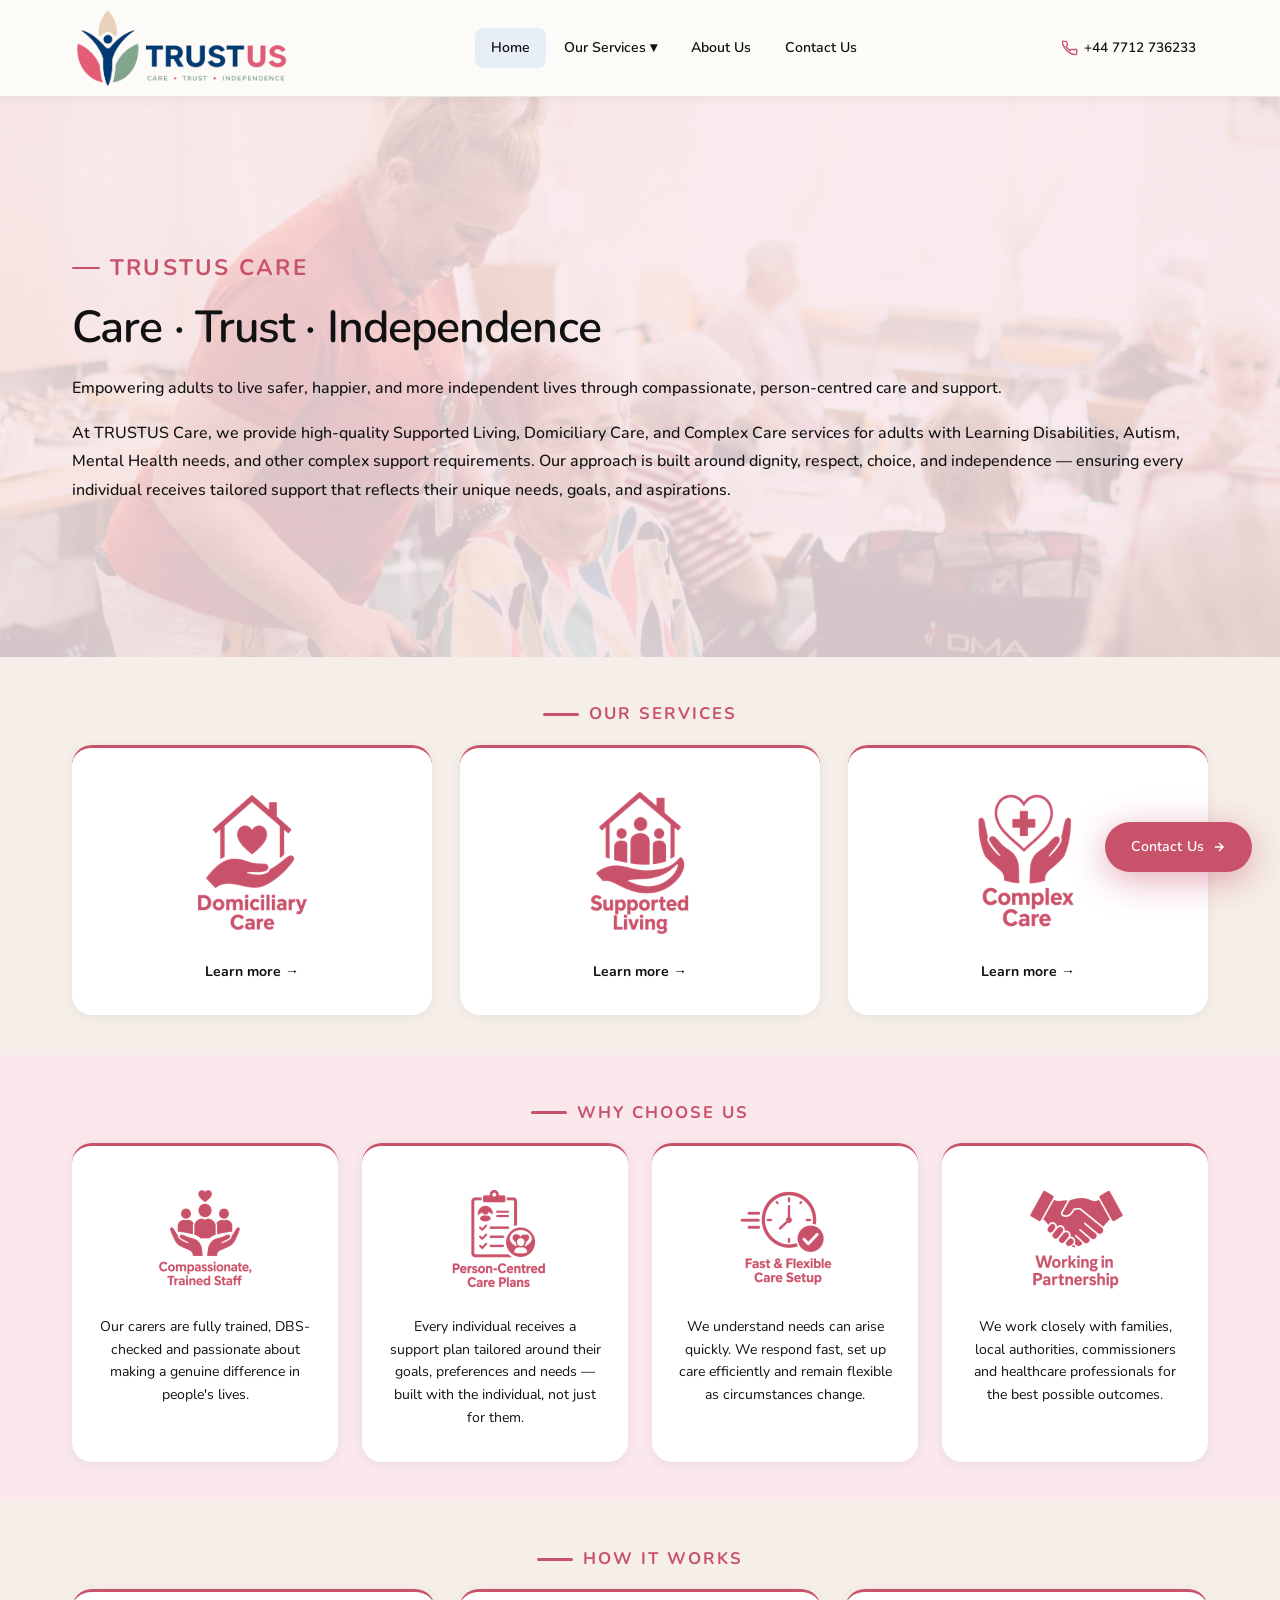
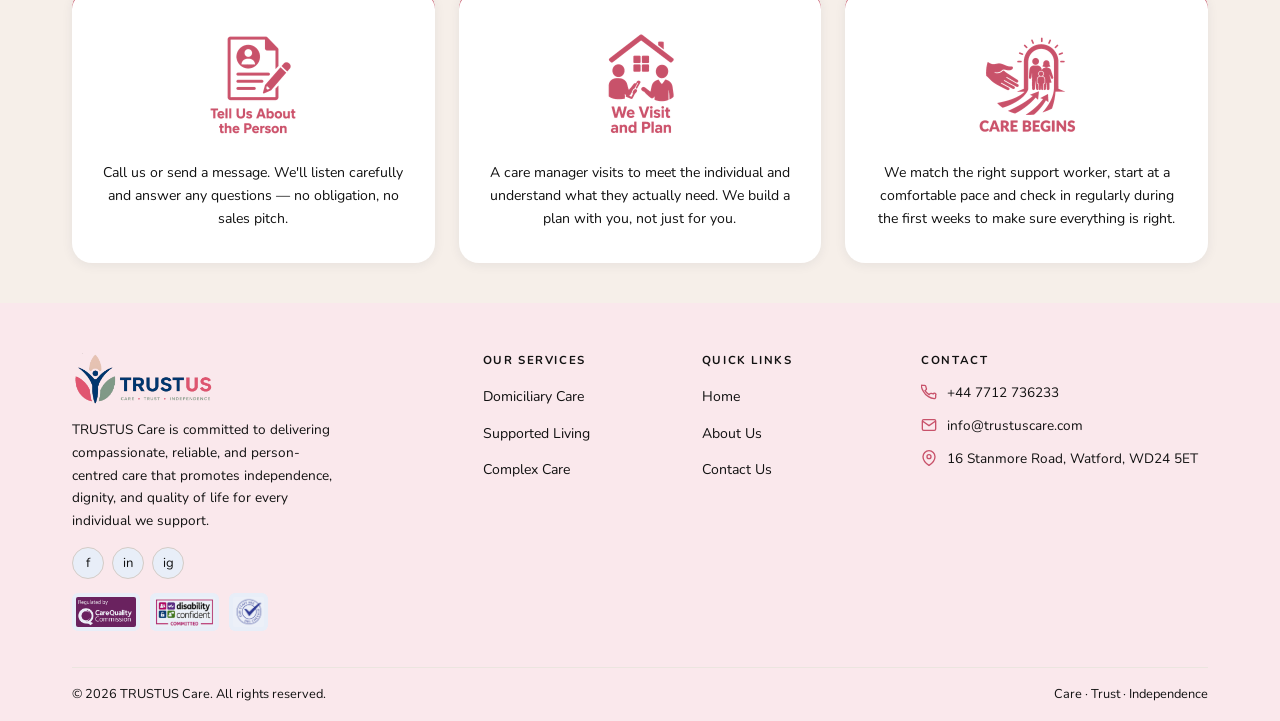
==== index.html @ 7c639ee6 "fix: update email to info@trustuscare.com across all pages and form backend" ====
<!DOCTYPE html>
<html lang="en">
<head>
  <meta charset="UTF-8">
  <meta name="viewport" content="width=device-width, initial-scale=1.0">
  <title>TRUSTUS Care &mdash; Care &middot; Trust &middot; Independence</title>
  <link rel="preconnect" href="https://fonts.googleapis.com">
  <link rel="preconnect" href="https://fonts.gstatic.com" crossorigin>
  <link href="https://fonts.googleapis.com/css2?family=Nunito:wght@300;400;500;600;700&display=swap" rel="stylesheet">
  <link rel="icon" type="image/png" sizes="32x32" href="images/favicon-32.png">
  <link rel="apple-touch-icon" sizes="180x180" href="images/favicon-180.png">
  <link rel="stylesheet" href="css/styles.css?v=4">
</head>
<body>

<!-- NAV -->
<nav class="nav" role="navigation" aria-label="Main navigation">
  <div class="nav-inner">
    <a class="nav-logo" href="index.html" aria-label="TRUSTUS Care home">
      <img src="images/logo.png" alt="TRUSTUS Care">
    </a>
    <ul class="nav-links">
      <li><a href="index.html" class="active">Home</a></li>
      <li class="has-dropdown">
        <button aria-haspopup="true">Our Services &#9662;</button>
        <div class="dropdown-menu">
          <a href="domiciliary-care.html">Domiciliary Care</a>
          <a href="supported-living.html">Supported Living</a>
          <a href="complex-care.html">Complex Care</a>
        </div>
      </li>
      <li><a href="about-us.html">About Us</a></li>
      <li><a href="contact-us.html">Contact Us</a></li>
    </ul>
    <div class="nav-actions">
      <a class="nav-phone" href="tel:+44 7712 736233">
        <svg width="16" height="16" fill="none" stroke="currentColor" stroke-width="2" viewBox="0 0 24 24"><path d="M22 16.92v3a2 2 0 01-2.18 2 19.79 19.79 0 01-8.63-3.07A19.5 19.5 0 013.4 10.81 19.79 19.79 0 01.33 2.22 2 2 0 012.31 2h3a2 2 0 012 1.72 12.84 12.84 0 00.7 2.81 2 2 0 01-.45 2.11L6.09 9.91a16 16 0 006 6l1.27-1.27a2 2 0 012.11-.45 12.84 12.84 0 002.81.7A2 2 0 0122 16.92z"/></svg>
        +44 7712 736233
      </a>
      <button class="hamburger" id="hamburger" aria-label="Open menu">
        <span></span><span></span><span></span>
      </button>
    </div>
  </div>
</nav>

<!-- MOBILE NAV -->
<div class="mobile-nav" id="mobileNav">
  <div class="mobile-nav-header">
    <img src="images/logo.png" alt="TRUSTUS Care">
    <button class="mobile-nav-close" id="mobileClose">&times;</button>
  </div>
  <nav class="mobile-nav-links">
    <a href="index.html">Home</a>
    <button id="mobileServicesBtn">Our Services &#9662;</button>
    <div class="mobile-submenu" id="mobileSubmenu">
      <a href="domiciliary-care.html">Domiciliary Care</a>
      <a href="supported-living.html">Supported Living</a>
      <a href="complex-care.html">Complex Care</a>
    </div>
    <a href="about-us.html">About Us</a>
    <a href="contact-us.html">Contact Us</a>
  </nav>
  <div class="mobile-nav-actions">
    <a href="tel:+44 7712 736233" class="btn-secondary btn-lg">Call Us Now</a>
  </div>
</div>

<!-- HERO -->
<section class="hero hero-full">
  <div class="hero-slides">
    <div class="hero-slide active" style="background-image:url('images/care-new1.jpg')"></div>
    <div class="hero-slide" style="background-image:url('images/care-new2.jpg')"></div>
    <div class="hero-slide" style="background-image:url('images/care-new3.jpg')"></div>
  </div>
  <div class="hero-overlay"></div>
  <div class="hero-full-content">
    <span class="eyebrow">TRUSTUS Care</span>
    <h1>Care &middot; Trust &middot; Independence</h1>
    <p class="hero-lead">Empowering adults to live safer, happier, and more independent lives through compassionate, person-centred care and support.</p>
    <p class="hero-body">At TRUSTUS Care, we provide high-quality Supported Living, Domiciliary Care, and Complex Care services for adults with Learning Disabilities, Autism, Mental Health needs, and other complex support requirements. Our approach is built around dignity, respect, choice, and independence &mdash; ensuring every individual receives tailored support that reflects their unique needs, goals, and aspirations.</p>
  </div>
</section>

<!-- OUR SERVICES -->
<section class="section services-section" style="background:var(--bg-soft);">
  <div class="container">
    <div class="section-header">
      <span class="eyebrow eyebrow-lg">Our Services</span>
    </div>
    <div class="services-grid">
      <div class="service-card">
        <div class="service-card-body">
          <div class="service-icon"><img src="images/icon-domiciliary.png" alt=""></div>
          <a href="domiciliary-care.html" class="service-link">Learn more &rarr;</a>
        </div>
      </div>
      <div class="service-card">
        <div class="service-card-body">
          <div class="service-icon"><img src="images/icon-supported.png" alt=""></div>
          <a href="supported-living.html" class="service-link">Learn more &rarr;</a>
        </div>
      </div>
      <div class="service-card">
        <div class="service-card-body">
          <div class="service-icon"><img src="images/icon-complex.png" alt=""></div>
          <a href="complex-care.html" class="service-link">Learn more &rarr;</a>
        </div>
      </div>
    </div>
  </div>
</section>

<!-- WHY CHOOSE US -->
<section class="section" style="background:var(--terracotta-soft);">
  <div class="container">
    <div class="section-header">
      <span class="eyebrow eyebrow-lg">Why Choose Us</span>
    </div>
    <div class="icon-boxes-4">
      <div class="icon-box">
        <img src="images/icon-staff.png" alt="">
        <p>Our carers are fully trained, DBS-checked and passionate about making a genuine difference in people's lives.</p>
      </div>
      <div class="icon-box">
        <img src="images/icon-care-plans.png" alt="">
        <p>Every individual receives a support plan tailored around their goals, preferences and needs &mdash; built with the individual, not just for them.</p>
      </div>
      <div class="icon-box">
        <img src="images/icon-flexible.png" alt="">
        <p>We understand needs can arise quickly. We respond fast, set up care efficiently and remain flexible as circumstances change.</p>
      </div>
      <div class="icon-box">
        <img src="images/icon-partnership.png" alt="">
        <p>We work closely with families, local authorities, commissioners and healthcare professionals for the best possible outcomes.</p>
      </div>
    </div>
  </div>
</section>

<!-- HOW IT WORKS -->
<section class="section" style="background:var(--bg-soft);">
  <div class="container">
    <div class="section-header">
      <span class="eyebrow eyebrow-lg">How It Works</span>
    </div>
    <div class="icon-boxes-6">
      <div class="icon-box">
        <img src="images/icon-tell-us.png" alt="">
        <p>Call us or send a message. We'll listen carefully and answer any questions &mdash; no obligation, no sales pitch.</p>
      </div>
      <div class="icon-box">
        <img src="images/icon-visit.png" alt="">
        <p>A care manager visits to meet the individual and understand what they actually need. We build a plan with you, not just for you.</p>
      </div>
      <div class="icon-box">
        <img src="images/icon-care-begins.png" alt="">
        <p>We match the right support worker, start at a comfortable pace and check in regularly during the first weeks to make sure everything is right.</p>
      </div>
    </div>
  </div>
</section>


<!-- FOOTER -->
<footer class="footer" style="background:var(--terracotta-soft);">
  <div class="container">
    <div class="footer-grid">
      <div class="footer-brand">
        <img src="images/logo.png" alt="TRUSTUS Care" class="footer-logo-img">
        <p>TRUSTUS Care is committed to delivering compassionate, reliable, and person-centred care that promotes independence, dignity, and quality of life for every individual we support.</p>
        <div class="social-links">
          <a href="#" class="social-link" aria-label="Facebook">f</a>
          <a href="#" class="social-link" aria-label="LinkedIn">in</a>
          <a href="#" class="social-link" aria-label="Instagram">ig</a>
        </div>
        <div class="footer-badges">
          <img src="images/badge-cqc.png" alt="Regulated by Care Quality Commission" class="footer-badge">
          <img src="images/badge-disability.png" alt="Disability Confident Committed" class="footer-badge">
          <img src="images/badge-dbs.png" alt="DBS Checked" class="footer-badge">
        </div>
      </div>
      <div class="footer-col">
        <h5>Our Services</h5>
        <ul>
          <li><a href="domiciliary-care.html">Domiciliary Care</a></li>
          <li><a href="supported-living.html">Supported Living</a></li>
          <li><a href="complex-care.html">Complex Care</a></li>
        </ul>
      </div>
      <div class="footer-col">
        <h5>Quick Links</h5>
        <ul>
          <li><a href="index.html">Home</a></li>
          <li><a href="about-us.html">About Us</a></li>
          <li><a href="contact-us.html">Contact Us</a></li>
        </ul>
      </div>
      <div class="footer-col">
        <h5>Contact</h5>
        <div class="footer-contact">
          <div class="footer-contact-item">
            <svg width="16" height="16" fill="none" stroke="currentColor" stroke-width="2" viewBox="0 0 24 24"><path d="M22 16.92v3a2 2 0 01-2.18 2 19.79 19.79 0 01-8.63-3.07A19.5 19.5 0 013.4 10.81 19.79 19.79 0 01.33 2.22 2 2 0 012.31 2h3a2 2 0 012 1.72 12.84 12.84 0 00.7 2.81 2 2 0 01-.45 2.11L6.09 9.91a16 16 0 006 6l1.27-1.27a2 2 0 012.11-.45 12.84 12.84 0 002.81.7A2 2 0 0122 16.92z"/></svg>
            <a href="tel:+44 7712 736233">+44 7712 736233</a>
          </div>
          <div class="footer-contact-item">
            <svg width="16" height="16" fill="none" stroke="currentColor" stroke-width="2" viewBox="0 0 24 24"><path d="M4 4h16c1.1 0 2 .9 2 2v12c0 1.1-.9 2-2 2H4c-1.1 0-2-.9-2-2V6c0-1.1.9-2 2-2z"/><polyline points="22,6 12,13 2,6"/></svg>
            <a href="mailto:info@trustuscare.com">info@trustuscare.com</a>
          </div>
          <div class="footer-contact-item">
            <svg width="16" height="16" fill="none" stroke="currentColor" stroke-width="2" viewBox="0 0 24 24"><path d="M21 10c0 7-9 13-9 13s-9-6-9-13a9 9 0 0118 0z"/><circle cx="12" cy="10" r="3"/></svg>
            <span>16 Stanmore Road, Watford, WD24 5ET</span>
          </div>
        </div>
      </div>
    </div>
    <div class="footer-bottom">
      <p>&copy; 2026 TRUSTUS Care. All rights reserved.</p>
      <p>Care &middot; Trust &middot; Independence</p>
    </div>
  </div>
</footer>

<!-- LIGHTBOX -->
<div class="lightbox" id="lightbox">
  <button class="lightbox-close" id="lightboxClose">&times;</button>
  <button class="lightbox-prev" id="lightboxPrev">&#8249;</button>
  <img class="lightbox-img" id="lightboxImg" src="" alt="Property photo">
  <button class="lightbox-next" id="lightboxNext">&#8250;</button>
  <span class="lightbox-counter" id="lightboxCounter"></span>
</div>

<a href="contact-us.html" class="float-cta">Contact Us <svg width="14" height="14" fill="none" stroke="currentColor" stroke-width="2.5" viewBox="0 0 24 24"><path d="M5 12h14M12 5l7 7-7 7"/></svg></a>
<script src="js/main.js"></script>
</body>
</html>
---- css/styles.css ----
/* ============================================================
   TRUSTUS Care — styles.css  (redesign-v2)
   Navy #1C2B4A · Rose #C8526A · Blush #FAE8EC
   ============================================================ */

/* ── Reset & Base ───────────────────────────────────────────── */
*, *::before, *::after { box-sizing: border-box; margin: 0; padding: 0; }

:root {
  --navy:           #111111;
  --navy-deep:      #111D33;
  --forest:         #111111;
  --navy-soft:      #E8EEF8;
  --terracotta:     #C8526A;
  --terracotta-deep:#b04460;
  --terracotta-soft:#FAE8EC;
  --sage:           #E07A90;
  --sage-soft:      #FAE8EC;
  --beige:          #E07A90;
  --cream:          #FDF8F5;
  --ink:            #111111;
  --ink-2:          #111111;
  --ink-3:          #111111;
  --mute:           #444444;
  --bg:             #FDF8F5;
  --bg-soft:        #F6EFE9;
  --line:           #EBE5DF;
  --line-2:         #D4CCC6;
  --radius-sm:      6px;
  --radius:         12px;
  --radius-lg:      20px;
  --shadow-sm:      0 2px 12px rgba(28,43,74,.07);
  --shadow-md:      0 8px 32px rgba(28,43,74,.12);
  --shadow-lg:      0 20px 60px rgba(28,43,74,.18);
  --transition:     0.28s cubic-bezier(0.4, 0, 0.2, 1);
}

html { scroll-behavior: smooth; scroll-padding-top: 88px; overflow-x: hidden; }

body {
  font-family: 'Nunito', sans-serif;
  font-size: 17px;
  line-height: 1.68;
  color: var(--ink);
  background: var(--bg);
  -webkit-font-smoothing: antialiased;
  overflow-x: hidden;
}

img { max-width: 100%; display: block; }
a { color: inherit; text-decoration: none; }
ul { list-style: none; }
button { font-family: inherit; cursor: pointer; border: none; background: none; }

/* ── Typography ─────────────────────────────────────────────── */
h1 {
  font-family: 'Nunito', sans-serif;
  font-size: clamp(2.4rem, 5vw, 4rem);
  font-weight: 600; line-height: 1.1; letter-spacing: -0.02em;
}
h1 em { font-style: italic; color: var(--beige); }

h2 {
  font-family: 'Nunito', sans-serif;
  font-size: clamp(1.9rem, 3.2vw, 2.7rem);
  font-weight: 600; line-height: 1.18; letter-spacing: -0.02em;
}

h3 { font-family: 'Nunito', sans-serif; font-size: 1.3rem; font-weight: 600; line-height: 1.3; }
h4 { font-family: 'Nunito', sans-serif; font-size: 1.05rem; font-weight: 600; line-height: 1.35; }
h5 { font-family: 'Nunito', sans-serif; font-size: 0.72rem; font-weight: 700; text-transform: uppercase; letter-spacing: 0.14em; }

.eyebrow {
  display: inline-flex; align-items: center; gap: 10px;
  font-size: 1.4rem; font-weight: 700;
  text-transform: uppercase; letter-spacing: 0.1em;
  color: var(--terracotta); margin-bottom: 16px;
}
.eyebrow::before {
  content: '';
  display: inline-block; width: 28px; height: 2px;
  background: currentColor; border-radius: 2px; flex-shrink: 0;
}

/* ── Layout ─────────────────────────────────────────────────── */
.container { max-width: 1200px; margin: 0 auto; padding: 0 32px; }
.section    { padding: 40px 0; }
.section-sm { padding: 64px 0; }

.section-navy {
  background: var(--sage-soft);
}
.section-navy .section-header h2,
.section-navy .process-step h4 { color: var(--navy); }
.section-navy .section-header p,
.section-navy .process-step p  { color: var(--ink-3); }
.section-navy .eyebrow { color: var(--sage); }
.section-navy .eyebrow::before { background: var(--sage); }
.section-navy .process-step-icon img { filter: none; opacity: 1; }
.section-navy .process-step-icon svg { stroke: var(--sage); }

/* ── Section Header ─────────────────────────────────────────── */
.section-header { max-width: 640px; margin: 0 auto; text-align: center; }
.section-header h2 { color: var(--navy); margin-bottom: 14px; }
.section-header p { color: var(--ink-3); font-size: 1.08rem; line-height: 1.72; text-align: left; }
.section-header-left { max-width: 100%; text-align: left; }

/* ── Buttons ─────────────────────────────────────────────────── */
.btn-primary {
  display: inline-flex; align-items: center; gap: 8px;
  background: var(--terracotta); color: #fff;
  padding: 13px 32px; border-radius: 50px;
  font-size: 0.9rem; font-weight: 600; letter-spacing: 0.01em;
  transition: background var(--transition), transform var(--transition), box-shadow var(--transition);
}
.btn-primary:hover {
  background: var(--terracotta-deep);
  transform: translateY(-2px);
  box-shadow: 0 12px 32px rgba(200,82,106,.42);
}

.btn-secondary {
  display: inline-flex; align-items: center; gap: 8px;
  background: transparent; color: var(--navy);
  border: 1.5px solid var(--line-2);
  padding: 12px 30px; border-radius: 50px;
  font-size: 0.9rem; font-weight: 600; letter-spacing: 0.01em;
  transition: border-color var(--transition), background var(--transition), transform var(--transition);
}
.btn-secondary:hover { border-color: var(--navy); background: var(--navy-soft); transform: translateY(-2px); }

.btn-ghost-dark {
  display: inline-flex; align-items: center; gap: 8px;
  background: transparent; color: #fff;
  border: 1.5px solid rgba(255,255,255,.38);
  padding: 12px 30px; border-radius: 50px;
  font-size: 0.9rem; font-weight: 600; letter-spacing: 0.01em;
  transition: background var(--transition), border-color var(--transition), transform var(--transition);
}
.btn-ghost-dark:hover { background: rgba(255,255,255,.1); border-color: rgba(255,255,255,.7); transform: translateY(-2px); }

.btn-lg { padding: 16px 40px; font-size: 0.95rem; }

/* ── NAV ─────────────────────────────────────────────────────── */
.nav {
  position: sticky; top: 0; z-index: 1000;
  background: rgba(253,251,248,.96);
  backdrop-filter: blur(16px);
  border-bottom: 1px solid var(--line);
  box-shadow: 0 1px 12px rgba(28,43,74,.06);
}
.nav-inner {
  display: flex; align-items: center; justify-content: space-between;
  gap: 24px; height: 96px; padding: 0 32px;
  max-width: 1200px; margin: 0 auto;
}
.nav-logo img { height: 86px; width: auto; object-fit: contain; mix-blend-mode: multiply; }

.nav-links { display: flex; align-items: center; gap: 2px; list-style: none; }
.nav-links > li > a,
.nav-links > li > button {
  display: flex; align-items: center; gap: 4px;
  padding: 8px 16px; border-radius: 8px;
  font-size: 0.88rem; font-weight: 600; color: var(--ink-2);
  transition: background var(--transition), color var(--transition);
  white-space: nowrap;
}
.nav-links > li > a:hover,
.nav-links > li > button:hover,
.nav-links > li > a.active { background: var(--navy-soft); color: var(--navy); }

/* Dropdown */
.has-dropdown { position: relative; }
.dropdown-menu {
  position: absolute; top: 100%; left: 0;
  background: #fff; border: 1px solid var(--line);
  border-radius: var(--radius); box-shadow: var(--shadow-md);
  min-width: 224px; padding: 8px; padding-top: 16px;
  opacity: 0; visibility: hidden; transform: translateY(-6px);
  transition: opacity var(--transition), transform var(--transition), visibility var(--transition);
  z-index: 200;
}
.has-dropdown:hover .dropdown-menu,
.has-dropdown.open .dropdown-menu { opacity: 1; visibility: visible; transform: translateY(0); }
.dropdown-menu a {
  display: block; padding: 10px 14px; border-radius: 8px;
  font-size: 0.87rem; font-weight: 600; color: var(--ink-2);
  transition: background var(--transition), color var(--transition);
}
.dropdown-menu a:hover { background: var(--navy-soft); color: var(--navy); }

.nav-actions { display: flex; align-items: center; gap: 10px; flex-shrink: 0; }
.nav-phone {
  display: flex; align-items: center; gap: 6px;
  font-size: 0.85rem; font-weight: 600; color: var(--ink-2);
  padding: 8px 12px; border-radius: 8px; white-space: nowrap;
  transition: color var(--transition);
}
.nav-phone:hover { color: var(--navy); }
.nav-phone svg { color: var(--terracotta); flex-shrink: 0; }

.hamburger { display: none; flex-direction: column; gap: 5px; padding: 8px; border-radius: 6px; }
.hamburger span { display: block; width: 22px; height: 2px; background: var(--ink); border-radius: 2px; transition: var(--transition); }

/* ── MOBILE NAV ─────────────────────────────────────────────── */
.mobile-nav {
  display: none; position: fixed; inset: 0; z-index: 2000;
  background: #fff; flex-direction: column;
  padding: 24px 24px 40px; overflow-y: auto;
}
.mobile-nav.open { display: flex; }
.mobile-nav-header {
  display: flex; justify-content: space-between; align-items: center;
  margin-bottom: 32px; padding-bottom: 20px;
  border-bottom: 1px solid var(--line);
}
.mobile-nav-header img { height: 44px; width: auto; }
.mobile-nav-close {
  width: 40px; height: 40px; border-radius: 50%;
  background: var(--bg-soft); display: flex; align-items: center; justify-content: center;
  font-size: 1.4rem; color: var(--ink); font-weight: 300; cursor: pointer;
}
.mobile-nav-links { flex: 1; }
.mobile-nav-links a,
.mobile-nav-links button {
  display: flex; align-items: center; justify-content: space-between;
  padding: 16px 4px; font-size: 1.05rem; font-weight: 600; color: var(--ink);
  border-bottom: 1px solid var(--line); width: 100%; text-align: left;
}
.mobile-submenu { display: none; padding: 8px 0 8px 16px; }
.mobile-submenu.open { display: block; }
.mobile-submenu a {
  font-size: 0.95rem; color: var(--ink-3); font-weight: 500;
  padding: 10px 4px; border-bottom: 1px solid var(--line);
  justify-content: flex-start;
}
.mobile-submenu a:last-child { border-bottom: none; }
.mobile-nav-actions { margin-top: 32px; display: flex; flex-direction: column; gap: 12px; }
.mobile-nav-actions .btn-primary,
.mobile-nav-actions .btn-secondary { justify-content: center; text-align: center; }

/* ── EYEBROW LARGE (section title variant) ──────────────────── */
.eyebrow-lg {
  font-size: 1.05rem;
  letter-spacing: 0.12em;
  margin-bottom: 16px;
}
.eyebrow-lg::before { width: 36px; height: 3px; }

/* ── HERO (SPLIT LAYOUT) ────────────────────────────────────── */
.hero {
  display: grid;
  grid-template-columns: 56% 44%;
  min-height: 680px;
  overflow: hidden;
}

/* ── HERO FULL-WIDTH VARIANT ────────────────────────────────── */
.hero.hero-full {
  display: flex;
  align-items: center;
  min-height: 560px;
  position: relative;
  overflow: hidden;
}
.hero-full .hero-slides { position: absolute; inset: 0; z-index: 0; }
.hero-full .hero-slide {
  opacity: 0; transition: opacity 1.4s ease;
  background-position: center center; background-size: cover;
}
.hero-full .hero-slide.active { opacity: 1; }
.hero-full .hero-overlay {
  display: block; position: absolute; inset: 0;
  background: rgba(250, 232, 236, 0.85);
  z-index: 1;
}
.hero-full-content {
  position: relative; z-index: 2;
  display: flex; flex-direction: column; align-items: flex-start;
  text-align: left;
  max-width: 1200px; width: 100%;
  padding: 80px 32px;
  margin: 0 auto;
}
.hero-full-content h1 {
  font-family: 'Nunito', sans-serif;
  color: var(--navy);
  font-size: clamp(2rem, 3.5vw, 2.8rem);
  margin-bottom: 22px;
}
.hero-full-content .eyebrow { color: var(--terracotta); }
.hero-lead,
.hero-body {
  font-size: 1rem; color: var(--navy);
  font-family: 'Nunito', sans-serif; font-weight: 500;
  line-height: 1.8;
}
.hero-lead { margin-bottom: 16px; }
.hero-body { margin-bottom: 0; }

/* icon-box SVG icon support (How It Works) */
.icon-box .process-step-icon {
  width: 80px; height: 80px; margin: 0 auto 18px;
}
.icon-box .process-step-icon svg {
  width: 100%; height: 100%; stroke: var(--terracotta);
}

.hero-left {
  background: var(--sage-soft);
  display: flex; align-items: center;
  padding: 88px 72px 88px 80px;
  position: relative;
}
.hero-left::after {
  content: '';
  position: absolute; top: 0; right: -32px;
  width: 64px; height: 100%;
  background: var(--sage-soft);
  clip-path: polygon(0 0, 0 100%, 100% 100%);
  z-index: 2;
}

.hero-right {
  position: relative; overflow: hidden;
}
.hero-slides { position: absolute; inset: 0; z-index: 0; }
.hero-slide {
  position: absolute; inset: 0;
  background-size: cover; background-position: center;
  opacity: 0; transition: opacity 1.4s ease;
}
.hero-slide.active { opacity: 1; }
.hero-overlay { display: none; }

.hero-content { position: relative; z-index: 1; }
.hero-content .eyebrow { color: var(--terracotta); }
.hero-content .eyebrow::before { background: var(--terracotta); }
.hero-content h1 { color: var(--navy); margin-bottom: 22px; }
.hero-content p { color: var(--ink-2); font-size: 1.05rem; max-width: 520px; margin-bottom: 36px; line-height: 1.72; }

.hero-cta { display: flex; gap: 14px; flex-wrap: wrap; margin-bottom: 44px; }

.hero-trust {
  display: flex; gap: 24px; flex-wrap: wrap;
  padding-top: 32px; border-top: 1px solid var(--line);
}
.hero-trust-item {
  display: flex; align-items: center; gap: 7px;
  font-size: 0.82rem; font-weight: 600; color: var(--ink-3);
  letter-spacing: 0.01em;
}
.hero-trust-item svg { color: var(--terracotta); flex-shrink: 0; }

/* Hero services list (domiciliary page) */
.hero-services-label { font-weight: 700; color: var(--navy); margin-top: 18px; margin-bottom: 8px; font-size: 0.97rem; }
.hero-checklist { max-width: 560px; }
.hero-checklist li { color: var(--navy); font-size: 0.93rem; }

/* Page hero (inner pages) */
.page-hero {
  position: relative; overflow: hidden;
  min-height: 480px; display: flex; align-items: flex-end;
}
.page-hero-slides { position: absolute; inset: 0; z-index: 0; }
.page-hero-slide {
  position: absolute; inset: 0;
  background-size: cover; background-position: center;
  opacity: 0; transition: opacity 1.4s ease;
}
.page-hero-slide.active { opacity: 1; }
.page-hero-overlay {
  position: absolute; inset: 0;
  background: rgba(250, 232, 236, 0.85);
  z-index: 1;
}
.page-hero-content {
  position: relative; z-index: 2;
  max-width: 1200px; margin: 0 auto; padding: 48px 32px;
  width: 100%;
}
.breadcrumb {
  display: flex; align-items: center; gap: 8px;
  font-size: 0.8rem; font-weight: 600; color: rgba(255,255,255,.6);
  margin-bottom: 12px;
}
.breadcrumb a { color: rgba(255,255,255,.6); transition: color var(--transition); }
.breadcrumb a:hover { color: #fff; }
.breadcrumb-sep { color: rgba(255,255,255,.35); }
.page-hero-content h1 { color: var(--navy); font-size: clamp(2rem, 4vw, 3rem); }
.page-hero-content p { color: var(--ink-2); margin-top: 10px; font-size: 1.05rem; }

/* ── SERVICE CARDS ──────────────────────────────────────────── */
.services-section { background: var(--bg); }
.services-grid { display: grid; grid-template-columns: repeat(3, 1fr); gap: 28px; margin-top: 0; }

.service-card {
  background: #fff; border-radius: var(--radius-lg); overflow: hidden;
  box-shadow: var(--shadow-sm);
  border-top: 3px solid var(--terracotta);
  transition: transform 0.35s ease, box-shadow 0.35s ease;
  display: flex; flex-direction: column;
  position: relative;
}
.service-card:hover { transform: translateY(-10px); box-shadow: var(--shadow-lg); }

.service-num {
  position: absolute; top: 0; right: 16px;
  font-family: 'Nunito', sans-serif;
  font-size: 7rem; font-weight: 600;
  line-height: 0.85; color: var(--navy);
  opacity: 0.055; user-select: none; pointer-events: none;
  z-index: 1;
}

.service-card-img { aspect-ratio: 3/2; overflow: hidden; position: relative; z-index: 0; }
.service-card-img img { width: 100%; height: 100%; object-fit: cover; transition: transform 0.6s ease; }
.service-card:hover .service-card-img img { transform: scale(1.06); }

.service-card-body { padding: 32px 28px; flex: 1; display: flex; flex-direction: column; align-items: center; text-align: center; position: relative; z-index: 2; }
.service-icon { width: 160px; height: 160px; margin-bottom: 20px; }
.service-icon img { width: 100%; height: 100%; object-fit: contain; }
.service-card-body h3 { color: var(--navy); margin-bottom: 6px; font-size: 1.2rem; }
.service-subtitle { font-size: 0.7rem; font-weight: 700; text-transform: uppercase; letter-spacing: 0.14em; color: var(--terracotta); margin-bottom: 10px; }
.service-card-body p { color: var(--ink-3); font-size: 0.92rem; line-height: 1.66; flex: 1; margin-bottom: 22px; }
.service-link {
  display: inline-flex; align-items: center; gap: 6px;
  font-size: 0.88rem; font-weight: 700; color: var(--navy);
  transition: gap var(--transition), color var(--transition);
}
.service-link:hover { gap: 12px; color: var(--terracotta); }

/* ── ICON BOXES (Why Choose Us) ─────────────────────────────── */
.icon-boxes-4 { display: grid; grid-template-columns: repeat(4, 1fr); gap: 24px; margin-top: 0; }
.icon-boxes-6 { display: grid; grid-template-columns: repeat(3, 1fr); gap: 24px; margin-top: 0; }

.icon-box {
  background: #fff; border-radius: var(--radius-lg); padding: 32px 26px;
  text-align: center; min-width: 0;
  box-shadow: var(--shadow-sm);
  border-top: 3px solid var(--terracotta);
  transition: transform 0.3s ease, box-shadow 0.3s ease;
}
.icon-box:hover { transform: translateY(-6px); box-shadow: var(--shadow-md); }
.icon-box img { width: 120px; height: 120px; object-fit: contain; margin: 0 auto 18px; }
.icon-box h4 { font-size: 1rem; color: var(--navy); margin-bottom: 10px; }
.icon-box p { font-size: 0.88rem; color: var(--ink-3); line-height: 1.62; }

/* ── PROCESS STEPS (How It Works) ───────────────────────────── */
.process-grid { display: grid; grid-template-columns: repeat(3, 1fr); gap: 28px; margin-top: 60px; }
.process-step {
  background: #fff; border-radius: var(--radius-lg); padding: 32px 26px;
  text-align: center; min-width: 0; box-shadow: var(--shadow-sm);
  border-top: 3px solid var(--terracotta);
  transition: transform 0.3s ease, box-shadow 0.3s ease;
}
.process-step:hover { transform: translateY(-6px); box-shadow: var(--shadow-md); }
.process-step-icon { margin: 0 auto 24px; }
.step-num { display: none; }
.process-step-icon { width: 120px; height: 120px; margin-bottom: 18px; }
.process-step-icon img { width: 100%; height: 100%; object-fit: contain; }
.process-step-icon svg { width: 100%; height: 100%; }
.process-step h4 { margin-bottom: 12px; font-size: 1.1rem; }
.process-step p { font-size: 0.92rem; line-height: 1.7; }

/* How It Works section overrides */
.section-navy .process-step h4 { color: var(--navy); }
.section-navy .process-step p { color: var(--ink-3); }
.section-navy .section-header h2 { color: var(--navy); }
.section-navy .section-header .eyebrow { color: var(--sage); }
.section-navy .section-header .eyebrow::before { background: var(--sage); }

/* ── SUPPORT / WHO WE SUPPORT ───────────────────────────────── */
.support-grid { display: grid; grid-template-columns: repeat(3, 1fr); gap: 24px; margin-top: 56px; }
.support-card {
  background: #fff; border-radius: var(--radius-lg); padding: 32px 26px; text-align: center; min-width: 0;
  box-shadow: var(--shadow-sm);
  border-top: 3px solid var(--terracotta);
  transition: transform 0.3s ease, box-shadow 0.3s ease;
}
.support-card:hover { transform: translateY(-6px); box-shadow: var(--shadow-md); }
.support-card img { width: 120px; height: 120px; object-fit: contain; margin: 0 auto 18px; }
.support-card h4 { color: var(--navy); font-size: 1rem; margin-bottom: 10px; }
.support-card p { font-size: 0.88rem; color: var(--ink-3); line-height: 1.62; }

/* ── VALUES / WHY CHOOSE US ─────────────────────────────────── */
.values-grid { display: grid; grid-template-columns: repeat(3, 1fr); gap: 24px; margin-top: 56px; }
.value-card {
  background: #fff; border-radius: var(--radius-lg); padding: 32px 26px; min-width: 0;
  border-top: 3px solid var(--terracotta);
  box-shadow: var(--shadow-sm);
  transition: transform var(--transition), box-shadow var(--transition);
}
.value-card::before {
  content: ''; display: block;
  width: 36px; height: 36px; border-radius: 50%; margin-bottom: 16px;
  background: var(--terracotta) url("data:image/svg+xml,%3Csvg xmlns='http://www.w3.org/2000/svg' viewBox='0 0 24 24' fill='none' stroke='white' stroke-width='3' stroke-linecap='round' stroke-linejoin='round'%3E%3Cpolyline points='20 6 9 17 4 12'/%3E%3C/svg%3E") center/16px no-repeat;
}
.value-card:hover { transform: translateY(-6px); box-shadow: var(--shadow-md); }
.value-card h4 { color: var(--navy); margin-bottom: 10px; }
.value-card p { font-size: 0.88rem; color: var(--ink-3); line-height: 1.66; }

/* ── ABOUT / CONTENT SECTIONS ───────────────────────────────── */
.about-block { display: grid; grid-template-columns: 1fr 1fr; gap: 72px; align-items: center; }
.about-block.reverse .about-img { order: 2; }
.about-block.reverse .about-text { order: 1; }
.about-img {
  border-radius: var(--radius-lg); overflow: hidden;
  box-shadow: var(--shadow-md);
  position: relative;
}
.about-img::after {
  content: ''; position: absolute;
  bottom: -12px; right: -12px;
  width: 60%; height: 60%;
  background: var(--terracotta-soft);
  border-radius: var(--radius-lg);
  z-index: -1;
}
.about-img img { width: 100%; height: 440px; object-fit: cover; }
.about-text h2 { color: var(--navy); margin-bottom: 18px; }
.about-text p { color: var(--ink-3); line-height: 1.78; margin-bottom: 20px; font-size: 0.97rem; }

.checklist { display: flex; flex-direction: column; gap: 11px; margin-top: 4px; }
.checklist li {
  display: flex; align-items: flex-start; gap: 10px;
  font-size: 0.95rem; color: var(--ink-2); line-height: 1.5;
}
.checklist li::before {
  content: '';
  width: 20px; height: 20px; flex-shrink: 0;
  background: var(--terracotta) url("data:image/svg+xml,%3Csvg xmlns='http://www.w3.org/2000/svg' viewBox='0 0 24 24' fill='none' stroke='white' stroke-width='3' stroke-linecap='round' stroke-linejoin='round'%3E%3Cpolyline points='20 6 9 17 4 12'/%3E%3C/svg%3E") center/12px no-repeat;
  border-radius: 50%; margin-top: 2px;
}

/* ── CHECK CARDS GRID ───────────────────────────────────────── */
.check-cards-grid {
  display: grid; grid-template-columns: 1fr 1fr 1fr; gap: 24px; margin-top: 24px;
}
.check-card {
  display: flex; align-items: center; gap: 14px; min-width: 0;
  background: #fff; border-radius: var(--radius-lg);
  border-top: 3px solid var(--terracotta);
  box-shadow: var(--shadow-sm); padding: 24px 22px;
  font-size: 0.95rem; font-weight: 600; color: var(--ink-2);
  transition: transform var(--transition), box-shadow var(--transition);
}
.check-card:hover { transform: translateY(-6px); box-shadow: var(--shadow-md); }
.check-card::before {
  content: ''; width: 22px; height: 22px; flex-shrink: 0; border-radius: 50%;
  background: var(--terracotta) url("data:image/svg+xml,%3Csvg xmlns='http://www.w3.org/2000/svg' viewBox='0 0 24 24' fill='none' stroke='white' stroke-width='3' stroke-linecap='round' stroke-linejoin='round'%3E%3Cpolyline points='20 6 9 17 4 12'/%3E%3C/svg%3E") center/12px no-repeat;
}

/* ── PROPERTY SECTION ────────────────────────────────────────── */
.property-block {
  display: grid; grid-template-columns: 1fr 1fr; gap: 56px;
  align-items: start; padding: 64px 0;
  border-bottom: 1px solid var(--line);
}
.property-block:last-child { border-bottom: none; }

.property-main-img {
  border-radius: var(--radius-lg); overflow: hidden; cursor: pointer;
  box-shadow: var(--shadow-md); aspect-ratio: 4/3;
}
.property-main-img img { width: 100%; height: 100%; object-fit: cover; transition: transform 0.5s ease; }
.property-main-img:hover img { transform: scale(1.03); }

.property-thumbs { display: grid; grid-template-columns: repeat(4, 1fr); gap: 8px; margin-top: 10px; }
.property-thumb {
  border-radius: 8px; overflow: hidden; cursor: pointer;
  aspect-ratio: 1; border: 2px solid transparent;
  transition: border-color var(--transition);
}
.property-thumb:hover, .property-thumb.active { border-color: var(--terracotta); }
.property-thumb { position: relative; }
.more-overlay {
  position: absolute; inset: 0;
  background: rgba(28,43,74,0.58);
  display: flex; align-items: center; justify-content: center;
  color: #fff; font-family: 'Nunito', sans-serif;
  font-size: 1.3rem; font-weight: 700; letter-spacing: 0.02em;
  border-radius: 6px; pointer-events: none;
}
.property-thumb img { width: 100%; height: 100%; object-fit: cover; }

.property-info h3 { color: var(--navy); margin-bottom: 6px; font-size: 1.4rem; }
.property-address {
  display: flex; align-items: center; gap: 6px;
  font-size: 0.88rem; color: var(--mute); margin-bottom: 18px;
}
.property-info > p { color: var(--ink-3); line-height: 1.75; margin-bottom: 20px; font-size: 0.95rem; }

.property-tags { display: flex; flex-wrap: wrap; gap: 8px; margin-bottom: 20px; }
.property-tag {
  background: var(--navy-soft); color: var(--navy);
  border-radius: 20px; padding: 5px 14px;
  font-size: 0.78rem; font-weight: 600;
}
.property-features { display: flex; flex-direction: column; gap: 9px; margin-bottom: 28px; }
.property-feature-item {
  display: flex; align-items: center; gap: 8px;
  font-size: 0.9rem; color: var(--ink-2);
}
.property-feature-item::before {
  content: '';
  width: 18px; height: 18px; flex-shrink: 0;
  background: var(--sage) url("data:image/svg+xml,%3Csvg xmlns='http://www.w3.org/2000/svg' viewBox='0 0 24 24' fill='none' stroke='white' stroke-width='3' stroke-linecap='round' stroke-linejoin='round'%3E%3Cpolyline points='20 6 9 17 4 12'/%3E%3C/svg%3E") center/10px no-repeat;
  border-radius: 50%;
}

/* ── CTA DARK ────────────────────────────────────────────────── */
.cta-dark { background: var(--forest); padding: 88px 0; }
.cta-dark-inner { display: grid; grid-template-columns: 1fr 1fr; gap: 72px; align-items: start; }
.cta-text h2 { color: #fff; margin-bottom: 16px; }
.cta-text p { color: rgba(255,255,255,.7); font-size: 1rem; line-height: 1.75; margin-bottom: 28px; }
.cta-contact-list { list-style: none; display: flex; flex-direction: column; gap: 13px; }
.cta-contact-list li {
  display: flex; align-items: center; gap: 10px;
  font-size: 0.95rem; color: rgba(255,255,255,.8);
}
.cta-contact-list li a { color: rgba(255,255,255,.8); transition: color var(--transition); }
.cta-contact-list li a:hover { color: #fff; }
.cta-contact-list svg { color: var(--terracotta); flex-shrink: 0; }

.quick-form {
  background: rgba(255,255,255,.05);
  border: 1px solid rgba(255,255,255,.1);
  border-radius: var(--radius-lg); padding: 40px;
}
.quick-form h3 { color: #fff; margin-bottom: 28px; font-size: 1.2rem; }
.form-row { display: grid; grid-template-columns: 1fr 1fr; gap: 14px; }
.form-group { display: flex; flex-direction: column; gap: 6px; margin-bottom: 14px; }
.form-group label { font-size: 0.8rem; font-weight: 600; color: rgba(255,255,255,.65); }
.form-group input,
.form-group select,
.form-group textarea {
  background: rgba(255,255,255,.08); border: 1px solid rgba(255,255,255,.16);
  border-radius: 8px; padding: 11px 14px;
  font-size: 0.92rem; color: #fff; font-family: inherit;
  transition: border-color var(--transition), background var(--transition); width: 100%;
}
.form-group input::placeholder,
.form-group textarea::placeholder { color: rgba(255,255,255,.38); }
.form-group select option { background: var(--navy); color: #fff; }
.form-group input:focus,
.form-group select:focus,
.form-group textarea:focus { outline: none; border-color: var(--terracotta); background: rgba(255,255,255,.12); }
.form-group textarea { resize: vertical; min-height: 100px; }

/* ── FOOTER ─────────────────────────────────────────────────── */
.footer { background: var(--bg-soft); padding: 48px 0 0; }
.footer-grid { display: grid; grid-template-columns: 2fr 1fr 1fr 1.5fr; gap: 28px; padding-bottom: 36px; }

.footer-logo-img {
  height: 56px; width: auto;
  object-fit: contain; margin-bottom: 12px;
  mix-blend-mode: multiply;
}
.footer-brand p { font-size: 0.85rem; color: var(--ink-3); line-height: 1.68; margin-bottom: 14px; max-width: 260px; }

.footer-badges { display: flex; align-items: center; gap: 10px; flex-wrap: wrap; margin-top: 14px; }
.footer-badge { height: 38px; width: auto; object-fit: contain; border-radius: 6px; background: var(--navy-soft); padding: 4px; }

.social-links { display: flex; gap: 8px; margin-top: 12px; }
.social-link {
  width: 32px; height: 32px; border-radius: 50%;
  background: var(--navy-soft); border: 1px solid var(--line-2);
  display: flex; align-items: center; justify-content: center;
  color: var(--ink-3); font-size: 0.82rem;
  transition: background var(--transition), color var(--transition);
}
.social-link:hover { background: var(--terracotta); color: #fff; border-color: var(--terracotta); }

.footer-col h5 { color: var(--ink-3); margin-bottom: 12px; }
.footer-col ul { display: flex; flex-direction: column; gap: 8px; }
.footer-col ul li a { font-size: 0.88rem; color: var(--ink-2); transition: color var(--transition); }
.footer-col ul li a:hover { color: var(--navy); }

.footer-contact { display: flex; flex-direction: column; gap: 10px; }
.footer-contact-item {
  display: flex; gap: 10px; align-items: flex-start;
  font-size: 0.85rem; color: var(--ink-2);
}
.footer-contact-item a { color: var(--ink-2); transition: color var(--transition); }
.footer-contact-item a:hover { color: var(--navy); }
.footer-contact-item svg { color: var(--terracotta); flex-shrink: 0; margin-top: 2px; }

.footer-bottom {
  border-top: 1px solid var(--line);
  padding: 16px 0; display: flex; align-items: center;
  justify-content: space-between; gap: 16px; flex-wrap: wrap;
}
.footer-bottom p { font-size: 0.8rem; color: var(--ink-3); }

/* ── LIGHTBOX ────────────────────────────────────────────────── */
.lightbox {
  display: none; position: fixed; inset: 0; z-index: 3000;
  background: rgba(8,16,28,.96);
  flex-direction: column; align-items: center; justify-content: center;
}
.lightbox.open { display: flex; }
.lightbox-img { max-width: 90vw; max-height: 80vh; border-radius: var(--radius); object-fit: contain; }
.lightbox-close {
  position: absolute; top: 20px; right: 24px;
  color: #fff; font-size: 2rem; font-weight: 300; cursor: pointer;
  width: 44px; height: 44px; display: flex; align-items: center; justify-content: center;
  border-radius: 50%; background: rgba(255,255,255,.1);
  transition: background var(--transition);
}
.lightbox-close:hover { background: rgba(255,255,255,.2); }
.lightbox-prev, .lightbox-next {
  position: absolute; top: 50%; transform: translateY(-50%);
  color: #fff; font-size: 1.5rem; cursor: pointer;
  width: 52px; height: 52px; display: flex; align-items: center; justify-content: center;
  border-radius: 50%; background: rgba(255,255,255,.1);
  transition: background var(--transition);
}
.lightbox-prev:hover, .lightbox-next:hover { background: rgba(255,255,255,.22); }
.lightbox-prev { left: 20px; }
.lightbox-next { right: 20px; }
.lightbox-counter { position: absolute; bottom: 20px; color: rgba(255,255,255,.5); font-size: 0.85rem; }

/* ── CONTACT PAGE ────────────────────────────────────────────── */
.contact-info-grid { display: grid; grid-template-columns: repeat(4, 1fr); gap: 24px; margin-top: 52px; }
.contact-info-card {
  background: #fff; border-radius: var(--radius-lg); padding: 32px 26px; text-align: center; min-width: 0;
  box-shadow: var(--shadow-sm); border-top: 3px solid var(--terracotta);
  transition: transform var(--transition), box-shadow var(--transition);
}
.contact-info-card:hover { transform: translateY(-6px); box-shadow: var(--shadow-md); }
.contact-info-card .icon-circle {
  width: 52px; height: 52px; border-radius: 50%;
  background: var(--terracotta-soft); color: var(--terracotta);
  display: flex; align-items: center; justify-content: center;
  margin: 0 auto 14px;
}
.contact-info-card h4 { color: var(--navy); margin-bottom: 6px; font-size: 0.95rem; }
.contact-info-card p, .contact-info-card a { font-size: 0.88rem; color: var(--ink-3); }

.contact-form-section { background: var(--bg-soft); }
.contact-form-wrap { max-width: 700px; margin: 0 auto; }
.contact-form-wrap .form-group label { color: var(--ink-2); font-size: 0.85rem; font-weight: 600; }
.contact-form-wrap .form-group input,
.contact-form-wrap .form-group select,
.contact-form-wrap .form-group textarea {
  background: #fff; border: 1.5px solid var(--line-2);
  border-radius: 10px; padding: 12px 16px;
  font-size: 0.95rem; color: var(--ink); font-family: inherit;
  transition: border-color var(--transition); width: 100%;
}
.contact-form-wrap .form-group input:focus,
.contact-form-wrap .form-group select:focus,
.contact-form-wrap .form-group textarea:focus { outline: none; border-color: var(--terracotta); }
.contact-form-wrap .form-group textarea { resize: vertical; min-height: 130px; }

.referral-block {
  background: var(--sage); padding: 44px;
  border-radius: var(--radius-lg); color: #fff; margin-top: 44px;
}
.referral-block h3 { color: #fff; margin-bottom: 10px; }
.referral-block p { color: rgba(255,255,255,.82); line-height: 1.72; }
.referral-list { display: grid; grid-template-columns: 1fr 1fr; gap: 10px 24px; margin: 16px 0; }
.referral-list-item { display: flex; align-items: center; gap: 8px; font-size: 0.95rem; color: rgba(255,255,255,.9); font-weight: 500; }
.referral-arrow { color: var(--beige); font-weight: 700; flex-shrink: 0; }

/* ── FLOATING CTA ────────────────────────────────────────────── */
.float-cta {
  position: fixed; bottom: 28px; right: 28px; z-index: 800;
  background: var(--terracotta); color: #fff;
  padding: 13px 26px; border-radius: 50px;
  font-size: 0.88rem; font-weight: 600; letter-spacing: 0.01em;
  display: inline-flex; align-items: center; gap: 8px;
  box-shadow: 0 8px 36px rgba(200,82,106,.48);
  transition: transform 0.3s ease, box-shadow 0.3s ease, background 0.3s ease;
}
.float-cta:hover {
  background: var(--terracotta-deep);
  transform: translateY(-3px);
  box-shadow: 0 16px 48px rgba(200,82,106,.58);
}

/* ── UTILITIES ───────────────────────────────────────────────── */
.text-center { text-align: center; }
.mt-8  { margin-top: 8px; }  .mt-16 { margin-top: 16px; }
.mt-24 { margin-top: 24px; } .mt-32 { margin-top: 32px; }
.mt-48 { margin-top: 48px; } .mb-16 { margin-bottom: 16px; }
.mb-24 { margin-bottom: 24px; } .mb-32 { margin-bottom: 32px; }
.grid-2 { display: grid; grid-template-columns: 1fr 1fr; gap: 56px; align-items: center; }

/* ============================================================
   RESPONSIVE
   ============================================================ */

/* ── 1024px (large tablet / small laptop) ─────────────────── */
@media (max-width: 1024px) {
  .hero { grid-template-columns: 1fr 1fr; }
  .hero-left { padding: 72px 48px; }
  .hero-left::after { display: none; }
  .icon-boxes-4       { grid-template-columns: repeat(2, 1fr); }
  .footer-grid        { grid-template-columns: 1fr 1fr; gap: 28px; }
  .contact-info-grid  { grid-template-columns: repeat(2, 1fr); }
  .values-grid        { grid-template-columns: repeat(2, 1fr); }
  .check-cards-grid   { grid-template-columns: 1fr 1fr; }
}

/* ── 768px (tablet / large phone landscape) ───────────────── */
@media (max-width: 768px) {
  .container  { padding: 0 20px; }
  .section    { padding: 52px 0; }

  /* nav */
  .nav-inner    { height: 64px; padding: 0 20px; }
  .nav-logo img { height: 40px; }
  .nav-links, .nav-phone { display: none; }
  .hamburger    { display: flex; }

  /* home hero */
  .hero         { grid-template-columns: 1fr; min-height: auto; }
  .hero-left    { padding: 56px 24px 48px; order: 2; }
  .hero-right   { min-height: 280px; order: 1; }
  .hero-trust   { gap: 14px; }

  /* page hero */
  .page-hero          { min-height: auto; }
  .page-hero-content  { padding: 36px 20px; }
  .page-hero-content h1 { font-size: clamp(1.6rem, 5vw, 2.4rem); }
  .hero-checklist     { columns: 2; column-gap: 16px; }

  /* about */
  .about-block  { grid-template-columns: 1fr; gap: 32px; }
  .about-block.reverse .about-img,
  .about-block.reverse .about-text { order: unset; }
  .about-img img  { height: 260px; }
  .about-img::after { display: none; }

  /* grids */
  .services-grid      { grid-template-columns: repeat(3, 1fr); }
  .icon-boxes-4       { grid-template-columns: 1fr 1fr; }
  .icon-boxes-6       { grid-template-columns: 1fr 1fr; }
  .support-grid       { grid-template-columns: 1fr 1fr; }
  .values-grid        { grid-template-columns: 1fr 1fr; }
  .check-cards-grid   { grid-template-columns: 1fr 1fr; gap: 16px; }
  .process-grid       { grid-template-columns: repeat(3, 1fr); gap: 16px; }
  .contact-info-grid  { grid-template-columns: 1fr 1fr; }

  /* reduce icon & card size at tablet */
  .process-step       { padding: 24px 16px; }
  .process-step-icon  { width: 80px; height: 80px; }
  .support-card img,
  .icon-box img       { width: 90px; height: 90px; }

  /* forms */
  .cta-dark-inner { grid-template-columns: 1fr; gap: 36px; }
  .form-row       { grid-template-columns: 1fr !important; gap: 0 !important; }
  .quick-form     { padding: 28px 20px; }

  /* property */
  .property-block { grid-template-columns: 1fr; gap: 24px; padding: 36px 0; }

  /* eyebrow */
  .eyebrow { font-size: 1.1rem; }

  /* footer */
  .footer         { padding: 40px 0 0; }
  .footer-grid    { grid-template-columns: 1fr 1fr; gap: 24px; padding-bottom: 28px; }
  .footer-brand   { grid-column: 1 / -1; }
  .footer-bottom  { flex-direction: column; text-align: center; gap: 8px; }

  .float-cta { bottom: 16px; right: 16px; padding: 10px 18px; font-size: 0.82rem; }
}

/* ── 480px (phone portrait) ───────────────────────────────── */
@media (max-width: 480px) {
  .section    { padding: 40px 0; }

  /* home hero */
  .hero-left  { padding: 44px 20px 40px; }
  .hero-cta   { flex-direction: column; }
  .hero-cta .btn-primary,
  .hero-cta .btn-ghost-dark { width: 100%; justify-content: center; }
  .hero-trust { flex-direction: column; gap: 8px; }

  /* page hero */
  .page-hero-content  { padding: 28px 16px; }
  .hero-checklist     { columns: 1; }

  /* eyebrow */
  .eyebrow { font-size: 0.95rem; }

  /* grids → 1 column */
  .services-grid      { grid-template-columns: 1fr; }
  .icon-boxes-4       { grid-template-columns: 1fr; }
  .icon-boxes-6       { grid-template-columns: 1fr; }
  .support-grid       { grid-template-columns: 1fr; }
  .values-grid        { grid-template-columns: 1fr; }
  .check-cards-grid   { grid-template-columns: 1fr; gap: 12px; }
  .process-grid       { grid-template-columns: 1fr; gap: 14px; }

  /* card padding reduction */
  .check-card         { padding: 16px 18px; }
  .support-card,
  .value-card,
  .process-step,
  .icon-box           { padding: 24px 20px; }
  .support-card img,
  .icon-box img       { width: 80px; height: 80px; }
  .process-step-icon  { width: 80px; height: 80px; }

  /* contact */
  .contact-info-grid  { grid-template-columns: 1fr; }

  /* property */
  .property-thumbs    { grid-template-columns: repeat(3, 1fr); }

  /* footer */
  .footer-grid        { grid-template-columns: 1fr; }
}

/* ── 375px (small phone) ──────────────────────────────────── */
@media (max-width: 375px) {
  .container  { padding: 0 14px; }
  .section    { padding: 32px 0; }
  .btn-primary, .btn-secondary, .btn-ghost-dark { padding: 11px 20px; font-size: 0.86rem; }
  .contact-info-grid  { grid-template-columns: 1fr; }
  .page-hero-content  { padding: 22px 14px; }
}
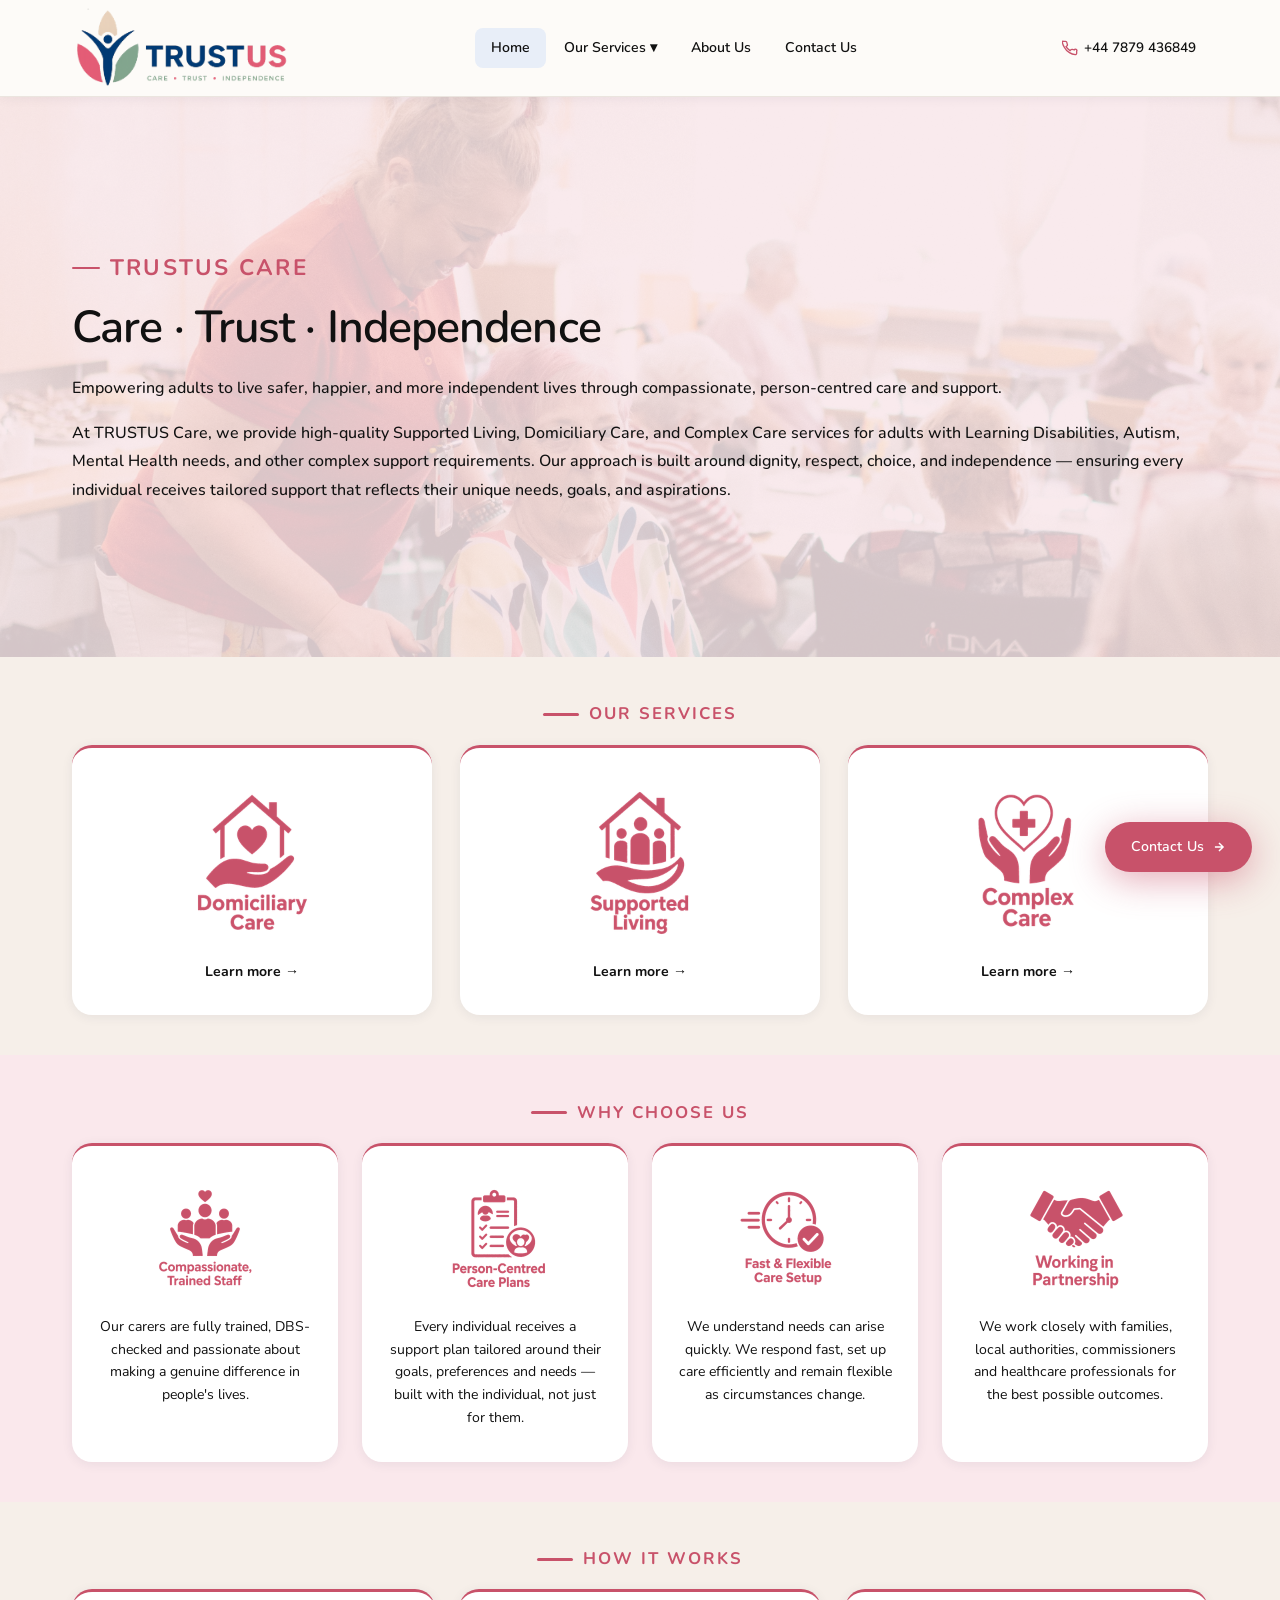
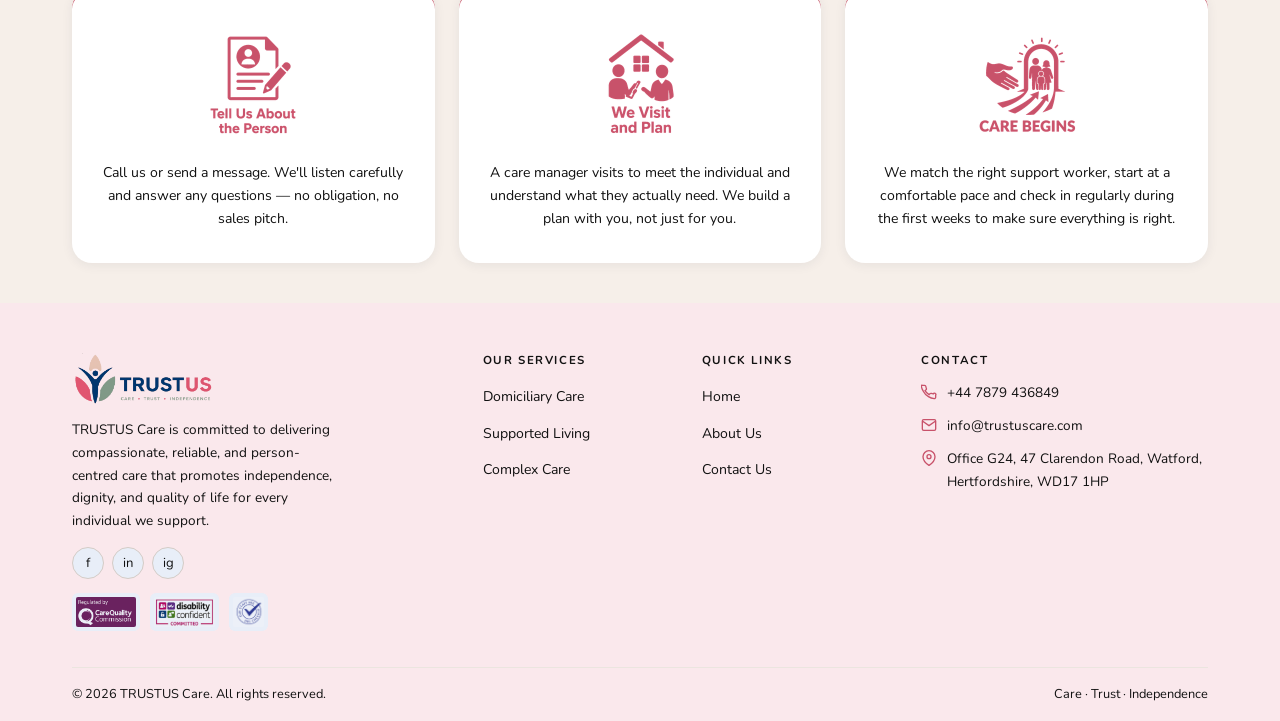
==== commit 7d9f395f: "update contact phone and office address" ====
--- a/index.html
+++ b/index.html
@@ -33,9 +33,9 @@
       <li><a href="contact-us.html">Contact Us</a></li>
     </ul>
     <div class="nav-actions">
-      <a class="nav-phone" href="tel:+44 7712 736233">
+      <a class="nav-phone" href="tel:+44 7879 436849">
         <svg width="16" height="16" fill="none" stroke="currentColor" stroke-width="2" viewBox="0 0 24 24"><path d="M22 16.92v3a2 2 0 01-2.18 2 19.79 19.79 0 01-8.63-3.07A19.5 19.5 0 013.4 10.81 19.79 19.79 0 01.33 2.22 2 2 0 012.31 2h3a2 2 0 012 1.72 12.84 12.84 0 00.7 2.81 2 2 0 01-.45 2.11L6.09 9.91a16 16 0 006 6l1.27-1.27a2 2 0 012.11-.45 12.84 12.84 0 002.81.7A2 2 0 0122 16.92z"/></svg>
-        +44 7712 736233
+        +44 7879 436849
       </a>
       <button class="hamburger" id="hamburger" aria-label="Open menu">
         <span></span><span></span><span></span>
@@ -62,7 +62,7 @@
     <a href="contact-us.html">Contact Us</a>
   </nav>
   <div class="mobile-nav-actions">
-    <a href="tel:+44 7712 736233" class="btn-secondary btn-lg">Call Us Now</a>
+    <a href="tel:+44 7879 436849" class="btn-secondary btn-lg">Call Us Now</a>
   </div>
 </div>
 
@@ -201,7 +201,7 @@
         <div class="footer-contact">
           <div class="footer-contact-item">
             <svg width="16" height="16" fill="none" stroke="currentColor" stroke-width="2" viewBox="0 0 24 24"><path d="M22 16.92v3a2 2 0 01-2.18 2 19.79 19.79 0 01-8.63-3.07A19.5 19.5 0 013.4 10.81 19.79 19.79 0 01.33 2.22 2 2 0 012.31 2h3a2 2 0 012 1.72 12.84 12.84 0 00.7 2.81 2 2 0 01-.45 2.11L6.09 9.91a16 16 0 006 6l1.27-1.27a2 2 0 012.11-.45 12.84 12.84 0 002.81.7A2 2 0 0122 16.92z"/></svg>
-            <a href="tel:+44 7712 736233">+44 7712 736233</a>
+            <a href="tel:+44 7879 436849">+44 7879 436849</a>
           </div>
           <div class="footer-contact-item">
             <svg width="16" height="16" fill="none" stroke="currentColor" stroke-width="2" viewBox="0 0 24 24"><path d="M4 4h16c1.1 0 2 .9 2 2v12c0 1.1-.9 2-2 2H4c-1.1 0-2-.9-2-2V6c0-1.1.9-2 2-2z"/><polyline points="22,6 12,13 2,6"/></svg>
@@ -209,7 +209,7 @@
           </div>
           <div class="footer-contact-item">
             <svg width="16" height="16" fill="none" stroke="currentColor" stroke-width="2" viewBox="0 0 24 24"><path d="M21 10c0 7-9 13-9 13s-9-6-9-13a9 9 0 0118 0z"/><circle cx="12" cy="10" r="3"/></svg>
-            <span>16 Stanmore Road, Watford, WD24 5ET</span>
+            <span>Office G24, 47 Clarendon Road, Watford, Hertfordshire, WD17 1HP</span>
           </div>
         </div>
       </div>
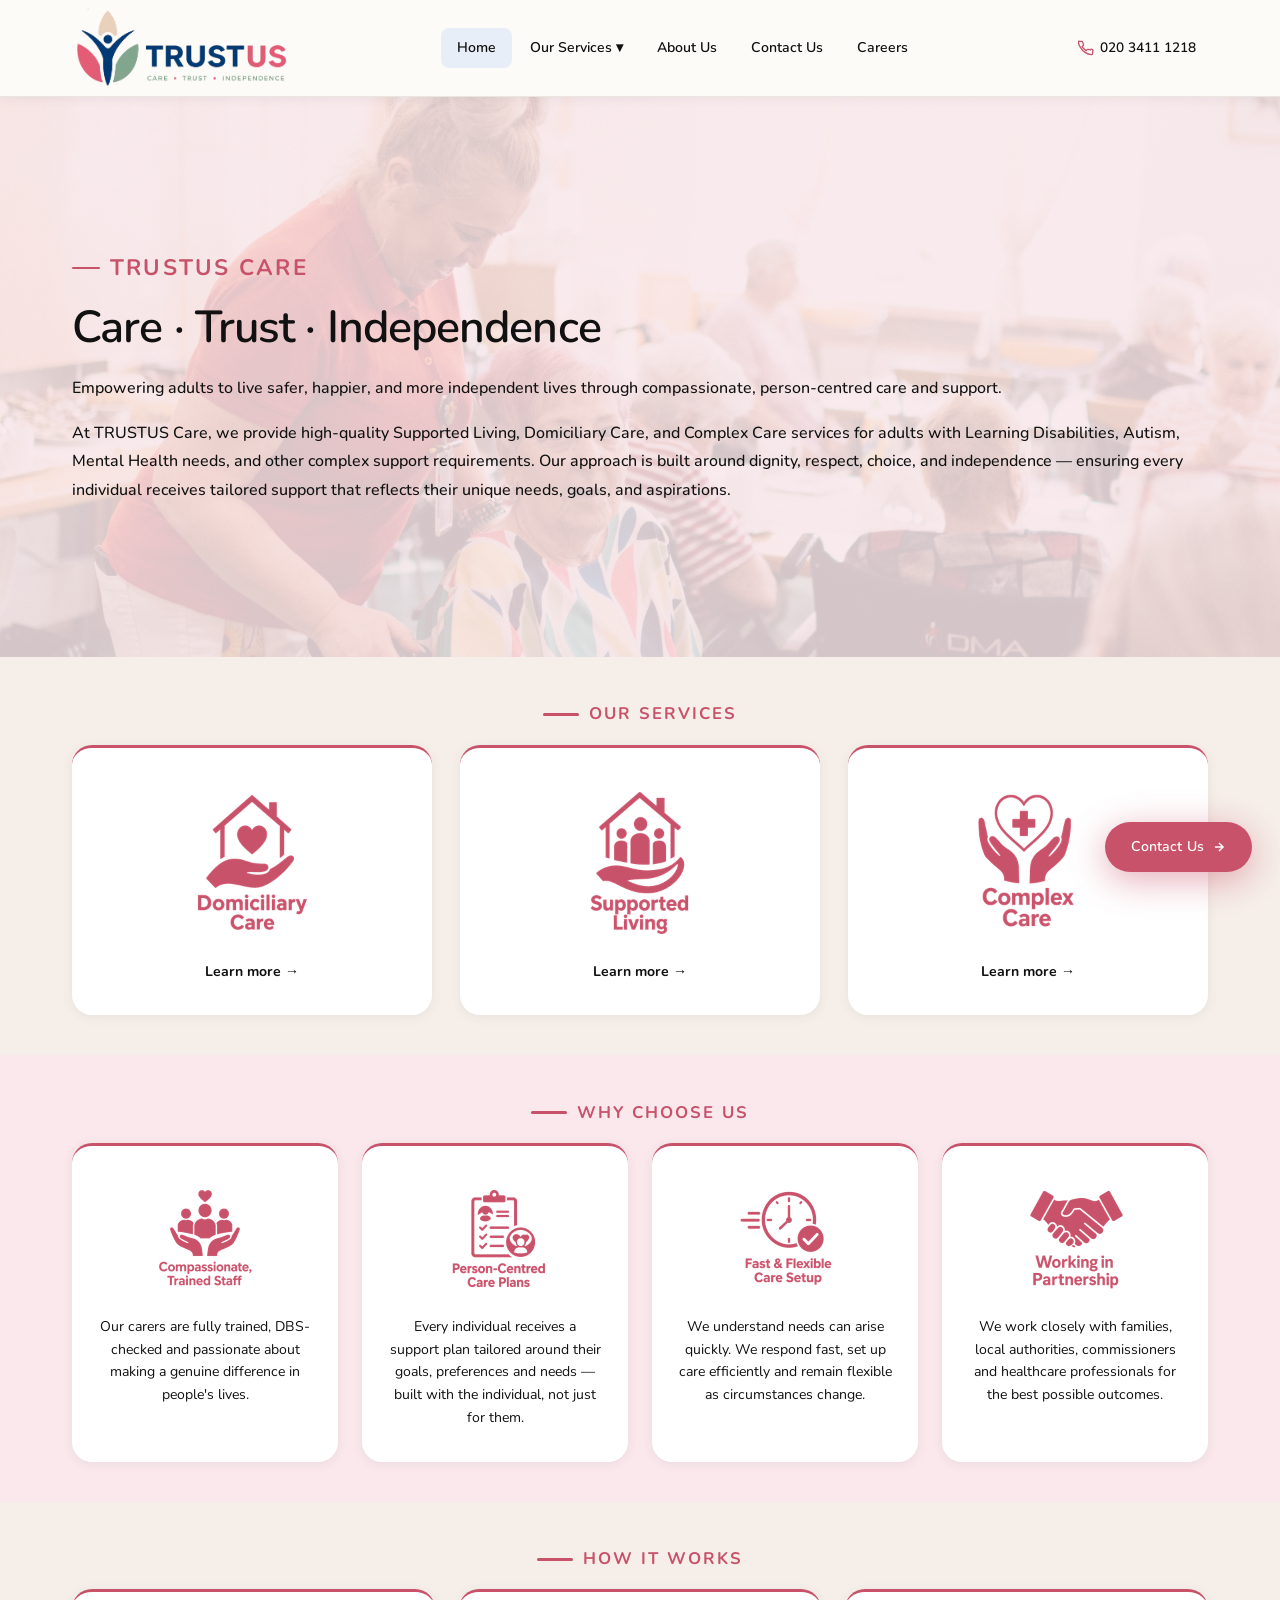
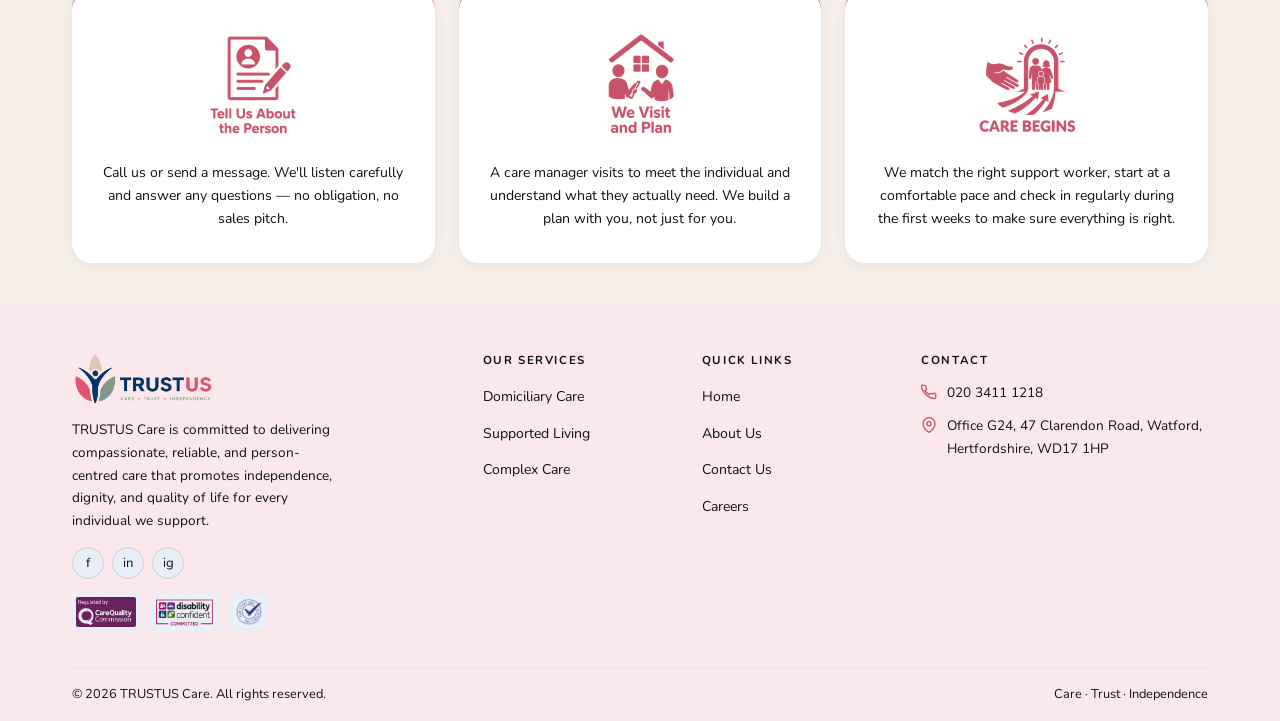
==== commit d2a82ee6: "remove email address from all pages" ====
--- a/index.html
+++ b/index.html
@@ -31,11 +31,12 @@
       </li>
       <li><a href="about-us.html">About Us</a></li>
       <li><a href="contact-us.html">Contact Us</a></li>
+      <li><a href="careers.html">Careers</a></li>
     </ul>
     <div class="nav-actions">
-      <a class="nav-phone" href="tel:+44 7879 436849">
+      <a class="nav-phone" href="tel:02034111218">
         <svg width="16" height="16" fill="none" stroke="currentColor" stroke-width="2" viewBox="0 0 24 24"><path d="M22 16.92v3a2 2 0 01-2.18 2 19.79 19.79 0 01-8.63-3.07A19.5 19.5 0 013.4 10.81 19.79 19.79 0 01.33 2.22 2 2 0 012.31 2h3a2 2 0 012 1.72 12.84 12.84 0 00.7 2.81 2 2 0 01-.45 2.11L6.09 9.91a16 16 0 006 6l1.27-1.27a2 2 0 012.11-.45 12.84 12.84 0 002.81.7A2 2 0 0122 16.92z"/></svg>
-        +44 7879 436849
+        020 3411 1218
       </a>
       <button class="hamburger" id="hamburger" aria-label="Open menu">
         <span></span><span></span><span></span>
@@ -60,9 +61,10 @@
     </div>
     <a href="about-us.html">About Us</a>
     <a href="contact-us.html">Contact Us</a>
+    <a href="careers.html">Careers</a>
   </nav>
   <div class="mobile-nav-actions">
-    <a href="tel:+44 7879 436849" class="btn-secondary btn-lg">Call Us Now</a>
+    <a href="tel:02034111218" class="btn-secondary btn-lg">Call Us Now</a>
   </div>
 </div>
 
@@ -194,6 +196,7 @@
           <li><a href="index.html">Home</a></li>
           <li><a href="about-us.html">About Us</a></li>
           <li><a href="contact-us.html">Contact Us</a></li>
+          <li><a href="careers.html">Careers</a></li>
         </ul>
       </div>
       <div class="footer-col">
@@ -201,11 +204,7 @@
         <div class="footer-contact">
           <div class="footer-contact-item">
             <svg width="16" height="16" fill="none" stroke="currentColor" stroke-width="2" viewBox="0 0 24 24"><path d="M22 16.92v3a2 2 0 01-2.18 2 19.79 19.79 0 01-8.63-3.07A19.5 19.5 0 013.4 10.81 19.79 19.79 0 01.33 2.22 2 2 0 012.31 2h3a2 2 0 012 1.72 12.84 12.84 0 00.7 2.81 2 2 0 01-.45 2.11L6.09 9.91a16 16 0 006 6l1.27-1.27a2 2 0 012.11-.45 12.84 12.84 0 002.81.7A2 2 0 0122 16.92z"/></svg>
-            <a href="tel:+44 7879 436849">+44 7879 436849</a>
-          </div>
-          <div class="footer-contact-item">
-            <svg width="16" height="16" fill="none" stroke="currentColor" stroke-width="2" viewBox="0 0 24 24"><path d="M4 4h16c1.1 0 2 .9 2 2v12c0 1.1-.9 2-2 2H4c-1.1 0-2-.9-2-2V6c0-1.1.9-2 2-2z"/><polyline points="22,6 12,13 2,6"/></svg>
-            <a href="mailto:info@trustuscare.com">info@trustuscare.com</a>
+            <a href="tel:02034111218">020 3411 1218</a>
           </div>
           <div class="footer-contact-item">
             <svg width="16" height="16" fill="none" stroke="currentColor" stroke-width="2" viewBox="0 0 24 24"><path d="M21 10c0 7-9 13-9 13s-9-6-9-13a9 9 0 0118 0z"/><circle cx="12" cy="10" r="3"/></svg>
--- a/css/styles.css
+++ b/css/styles.css
@@ -753,6 +753,7 @@
 .contact-form-wrap .form-group select:focus,
 .contact-form-wrap .form-group textarea:focus { outline: none; border-color: var(--terracotta); }
 .contact-form-wrap .form-group textarea { resize: vertical; min-height: 130px; }
+.contact-form-wrap .form-group input[type="file"] { padding: 9px 12px; cursor: pointer; }
 
 .referral-block {
   background: var(--sage); padding: 44px;
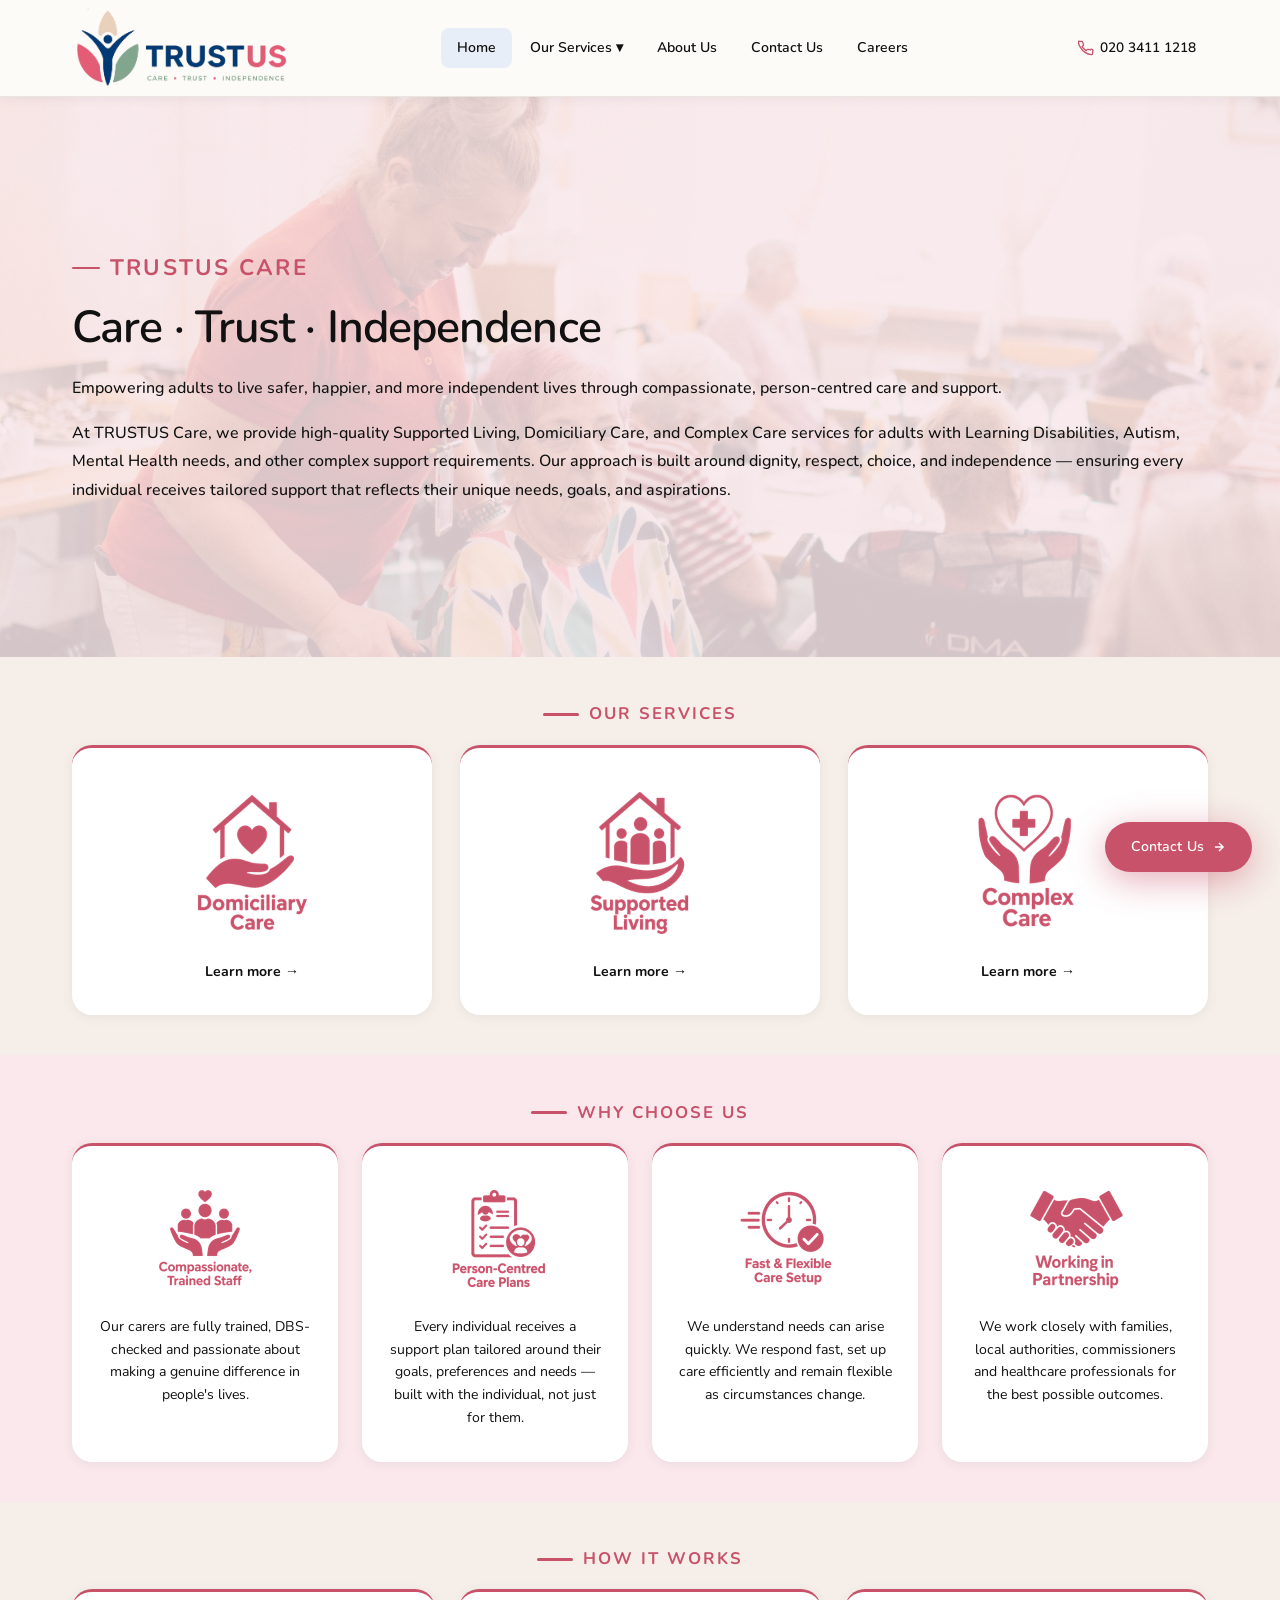
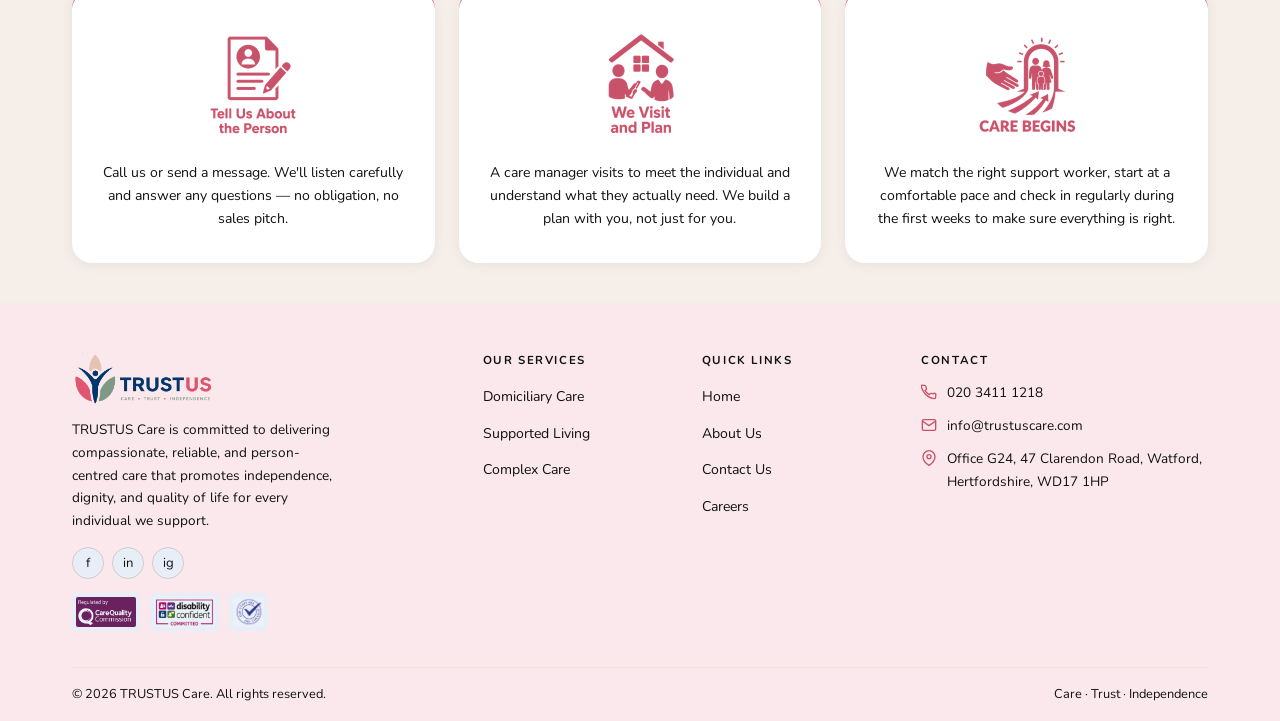
==== commit a0100d35: "restore email address to all 7 pages (footer + contact page body)" ====
--- a/index.html
+++ b/index.html
@@ -207,6 +207,10 @@
             <a href="tel:02034111218">020 3411 1218</a>
           </div>
           <div class="footer-contact-item">
+            <svg width="16" height="16" fill="none" stroke="currentColor" stroke-width="2" viewBox="0 0 24 24"><path d="M4 4h16c1.1 0 2 .9 2 2v12c0 1.1-.9 2-2 2H4c-1.1 0-2-.9-2-2V6c0-1.1.9-2 2-2z"/><polyline points="22,6 12,13 2,6"/></svg>
+            <a href="mailto:info@trustuscare.com">info@trustuscare.com</a>
+          </div>
+          <div class="footer-contact-item">
             <svg width="16" height="16" fill="none" stroke="currentColor" stroke-width="2" viewBox="0 0 24 24"><path d="M21 10c0 7-9 13-9 13s-9-6-9-13a9 9 0 0118 0z"/><circle cx="12" cy="10" r="3"/></svg>
             <span>Office G24, 47 Clarendon Road, Watford, Hertfordshire, WD17 1HP</span>
           </div>
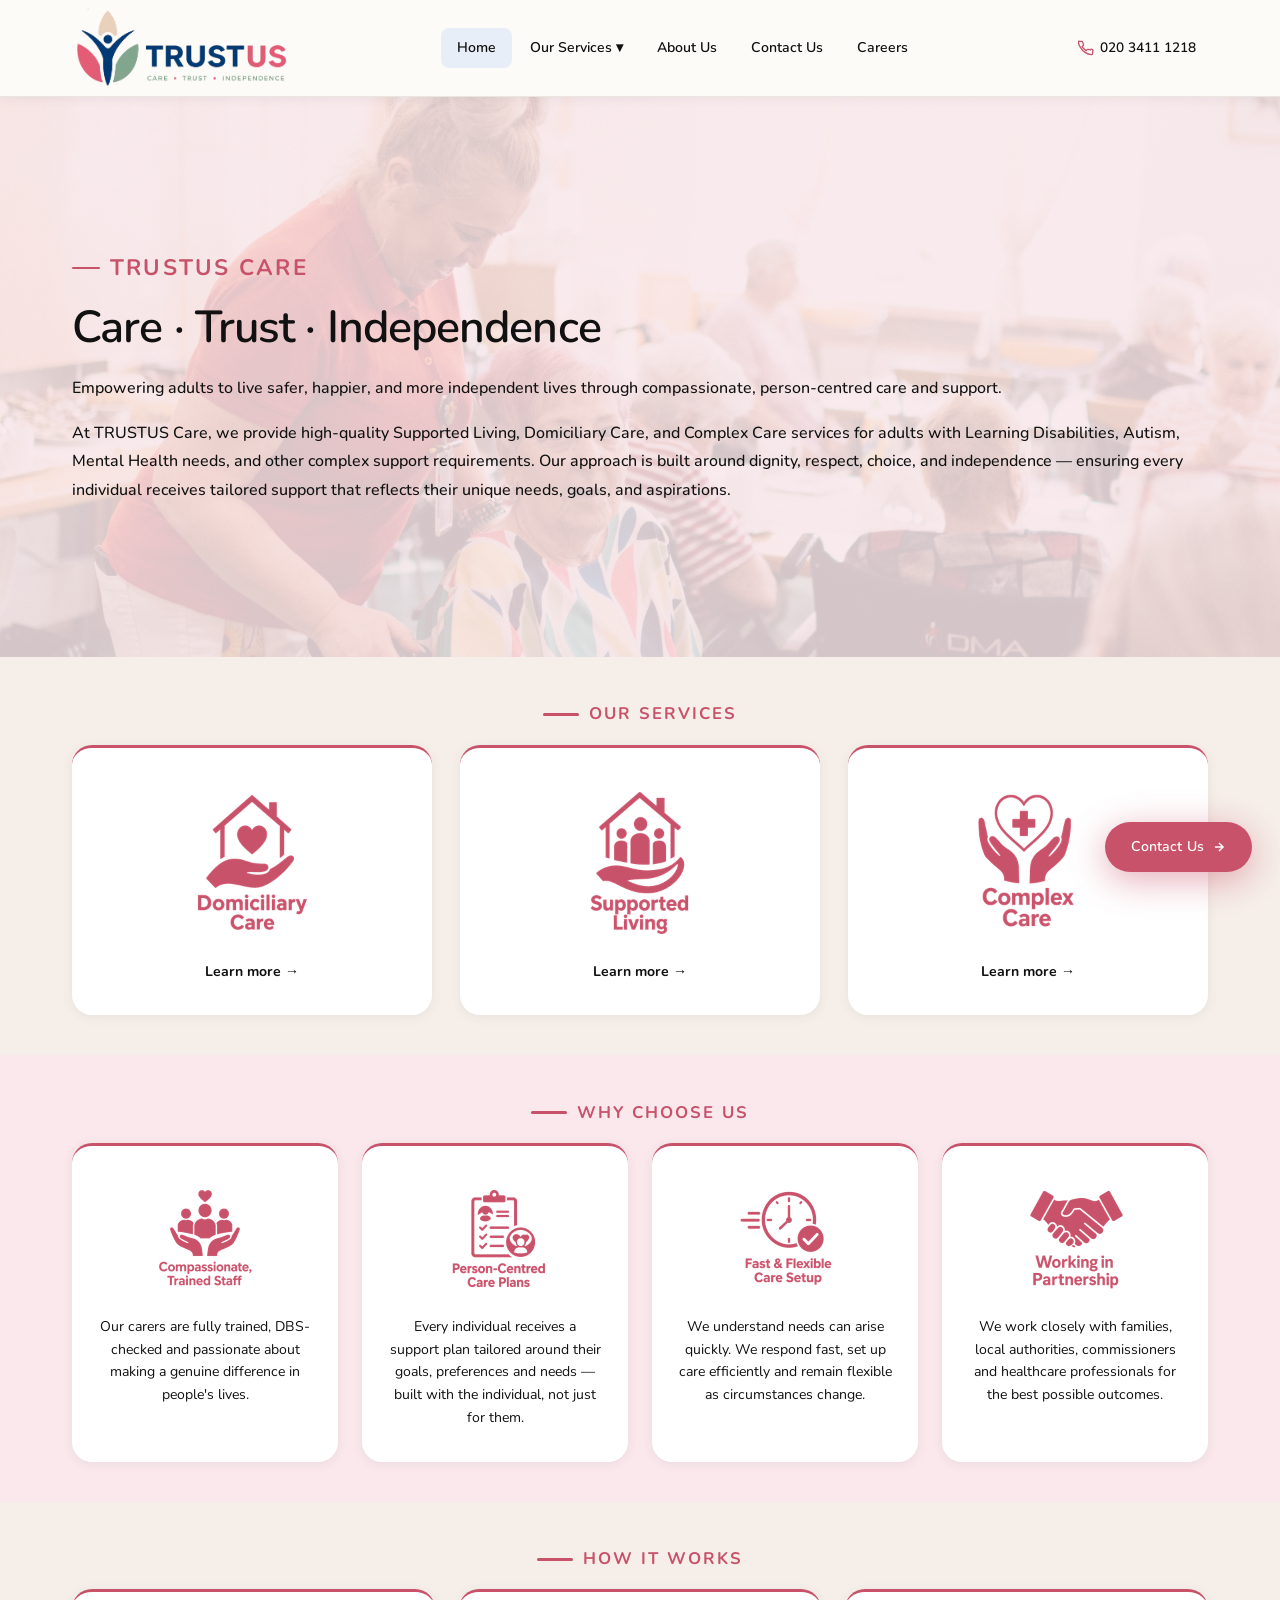
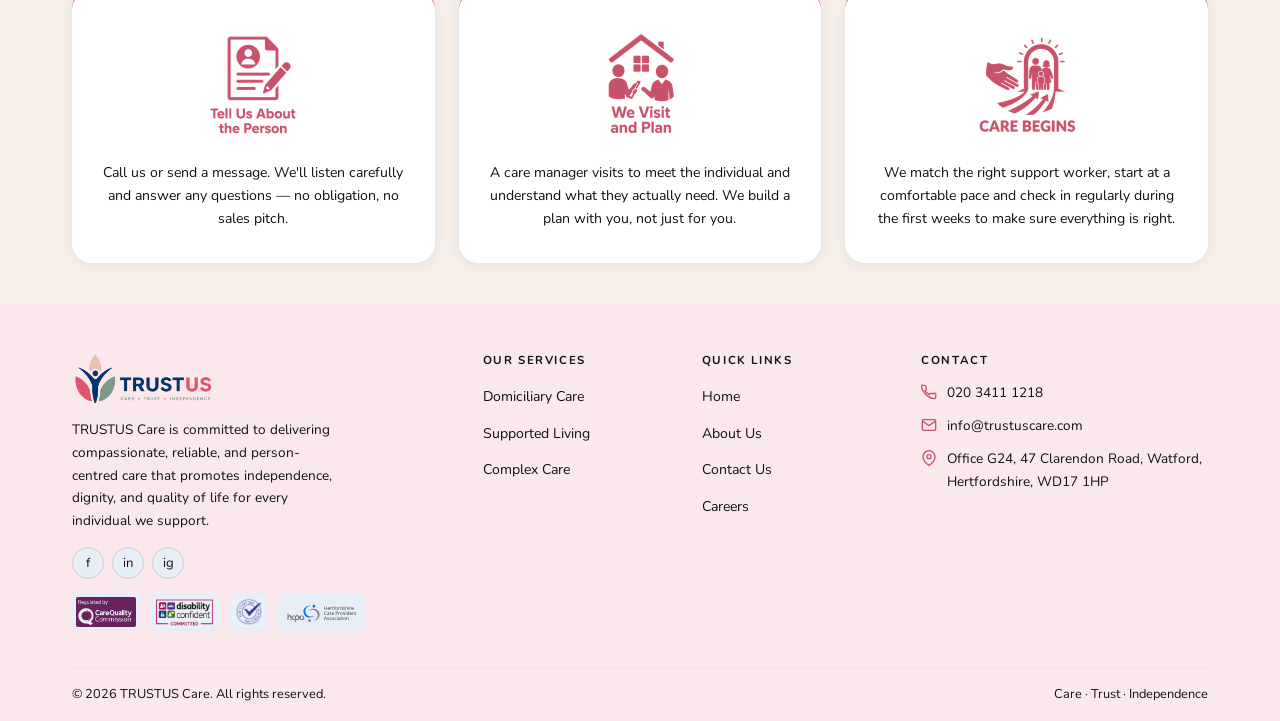
==== commit 50f02266: "feat: add accreditation badge to footer across all pages" ====
--- a/index.html
+++ b/index.html
@@ -16,22 +16,22 @@
 <!-- NAV -->
 <nav class="nav" role="navigation" aria-label="Main navigation">
   <div class="nav-inner">
-    <a class="nav-logo" href="index.html" aria-label="TRUSTUS Care home">
+    <a class="nav-logo" href="/" aria-label="TRUSTUS Care home">
       <img src="images/logo.png" alt="TRUSTUS Care">
     </a>
     <ul class="nav-links">
-      <li><a href="index.html" class="active">Home</a></li>
+      <li><a href="/" class="active">Home</a></li>
       <li class="has-dropdown">
         <button aria-haspopup="true">Our Services &#9662;</button>
         <div class="dropdown-menu">
-          <a href="domiciliary-care.html">Domiciliary Care</a>
-          <a href="supported-living.html">Supported Living</a>
-          <a href="complex-care.html">Complex Care</a>
+          <a href="domiciliary-care">Domiciliary Care</a>
+          <a href="supported-living">Supported Living</a>
+          <a href="complex-care">Complex Care</a>
         </div>
       </li>
-      <li><a href="about-us.html">About Us</a></li>
-      <li><a href="contact-us.html">Contact Us</a></li>
-      <li><a href="careers.html">Careers</a></li>
+      <li><a href="about-us">About Us</a></li>
+      <li><a href="contact-us">Contact Us</a></li>
+      <li><a href="careers">Careers</a></li>
     </ul>
     <div class="nav-actions">
       <a class="nav-phone" href="tel:02034111218">
@@ -52,16 +52,16 @@
     <button class="mobile-nav-close" id="mobileClose">&times;</button>
   </div>
   <nav class="mobile-nav-links">
-    <a href="index.html">Home</a>
+    <a href="/">Home</a>
     <button id="mobileServicesBtn">Our Services &#9662;</button>
     <div class="mobile-submenu" id="mobileSubmenu">
-      <a href="domiciliary-care.html">Domiciliary Care</a>
-      <a href="supported-living.html">Supported Living</a>
-      <a href="complex-care.html">Complex Care</a>
-    </div>
-    <a href="about-us.html">About Us</a>
-    <a href="contact-us.html">Contact Us</a>
-    <a href="careers.html">Careers</a>
+      <a href="domiciliary-care">Domiciliary Care</a>
+      <a href="supported-living">Supported Living</a>
+      <a href="complex-care">Complex Care</a>
+    </div>
+    <a href="about-us">About Us</a>
+    <a href="contact-us">Contact Us</a>
+    <a href="careers">Careers</a>
   </nav>
   <div class="mobile-nav-actions">
     <a href="tel:02034111218" class="btn-secondary btn-lg">Call Us Now</a>
@@ -94,19 +94,19 @@
       <div class="service-card">
         <div class="service-card-body">
           <div class="service-icon"><img src="images/icon-domiciliary.png" alt=""></div>
-          <a href="domiciliary-care.html" class="service-link">Learn more &rarr;</a>
+          <a href="domiciliary-care" class="service-link">Learn more &rarr;</a>
         </div>
       </div>
       <div class="service-card">
         <div class="service-card-body">
           <div class="service-icon"><img src="images/icon-supported.png" alt=""></div>
-          <a href="supported-living.html" class="service-link">Learn more &rarr;</a>
+          <a href="supported-living" class="service-link">Learn more &rarr;</a>
         </div>
       </div>
       <div class="service-card">
         <div class="service-card-body">
           <div class="service-icon"><img src="images/icon-complex.png" alt=""></div>
-          <a href="complex-care.html" class="service-link">Learn more &rarr;</a>
+          <a href="complex-care" class="service-link">Learn more &rarr;</a>
         </div>
       </div>
     </div>
@@ -180,23 +180,24 @@
           <img src="images/badge-cqc.png" alt="Regulated by Care Quality Commission" class="footer-badge">
           <img src="images/badge-disability.png" alt="Disability Confident Committed" class="footer-badge">
           <img src="images/badge-dbs.png" alt="DBS Checked" class="footer-badge">
+          <img src="images/badge-accreditation.svg" alt="" class="footer-badge">
         </div>
       </div>
       <div class="footer-col">
         <h5>Our Services</h5>
         <ul>
-          <li><a href="domiciliary-care.html">Domiciliary Care</a></li>
-          <li><a href="supported-living.html">Supported Living</a></li>
-          <li><a href="complex-care.html">Complex Care</a></li>
+          <li><a href="domiciliary-care">Domiciliary Care</a></li>
+          <li><a href="supported-living">Supported Living</a></li>
+          <li><a href="complex-care">Complex Care</a></li>
         </ul>
       </div>
       <div class="footer-col">
         <h5>Quick Links</h5>
         <ul>
-          <li><a href="index.html">Home</a></li>
-          <li><a href="about-us.html">About Us</a></li>
-          <li><a href="contact-us.html">Contact Us</a></li>
-          <li><a href="careers.html">Careers</a></li>
+          <li><a href="/">Home</a></li>
+          <li><a href="about-us">About Us</a></li>
+          <li><a href="contact-us">Contact Us</a></li>
+          <li><a href="careers">Careers</a></li>
         </ul>
       </div>
       <div class="footer-col">
@@ -233,7 +234,7 @@
   <span class="lightbox-counter" id="lightboxCounter"></span>
 </div>
 
-<a href="contact-us.html" class="float-cta">Contact Us <svg width="14" height="14" fill="none" stroke="currentColor" stroke-width="2.5" viewBox="0 0 24 24"><path d="M5 12h14M12 5l7 7-7 7"/></svg></a>
+<a href="contact-us" class="float-cta">Contact Us <svg width="14" height="14" fill="none" stroke="currentColor" stroke-width="2.5" viewBox="0 0 24 24"><path d="M5 12h14M12 5l7 7-7 7"/></svg></a>
 <script src="js/main.js"></script>
 </body>
 </html>
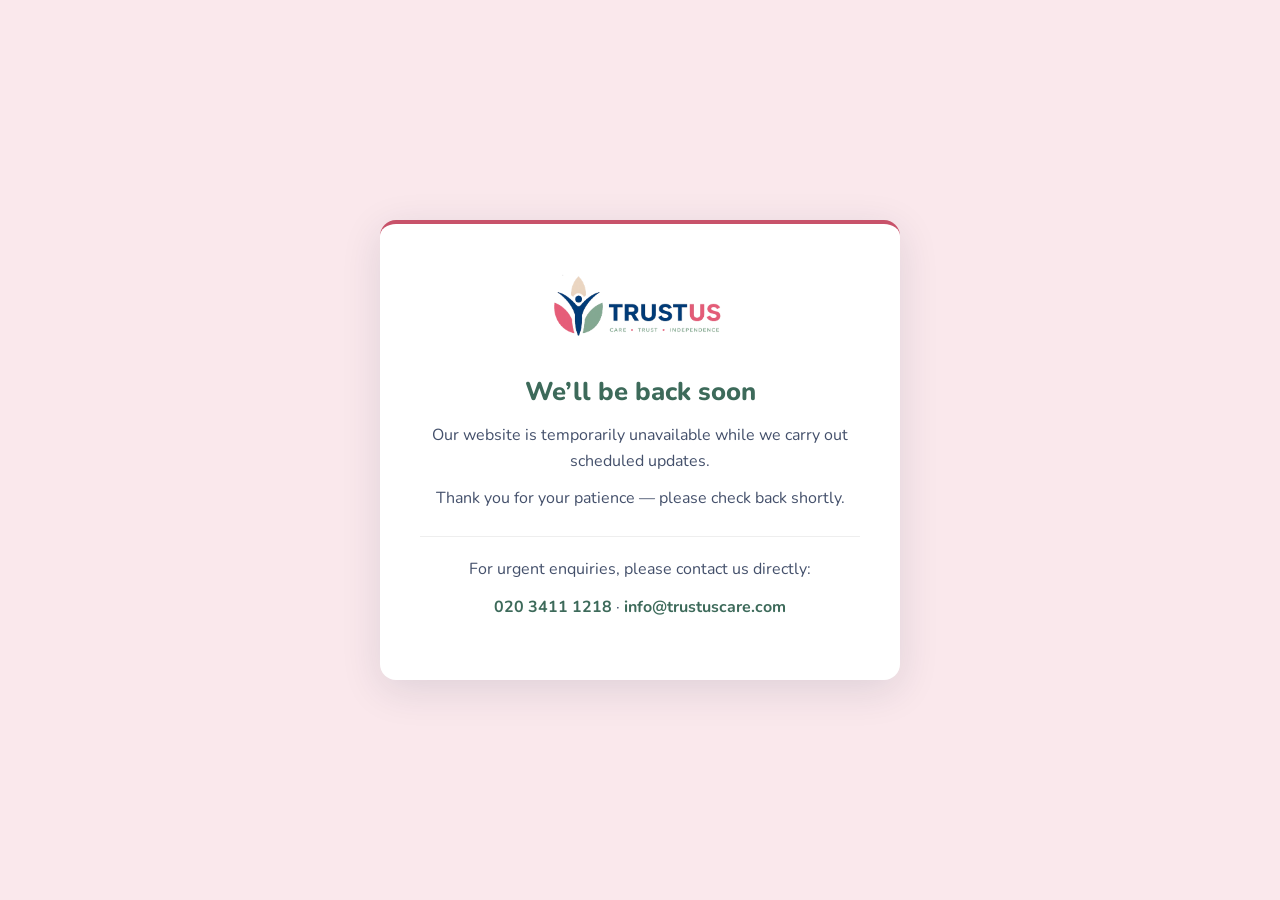
==== commit aa2510ba: "feat(maintenance): take site + job portal offline for one week Client (Sajid) requested a full one-w" ====
--- a/index.html
+++ b/index.html
@@ -1,241 +1,54 @@
 <!DOCTYPE html>
 <html lang="en">
 <head>
-  <meta charset="UTF-8">
-  <meta name="viewport" content="width=device-width, initial-scale=1.0">
-  <title>TRUSTUS Care &mdash; Care &middot; Trust &middot; Independence</title>
-  <link rel="preconnect" href="https://fonts.googleapis.com">
-  <link rel="preconnect" href="https://fonts.gstatic.com" crossorigin>
-  <link href="https://fonts.googleapis.com/css2?family=Nunito:wght@300;400;500;600;700&display=swap" rel="stylesheet">
-  <link rel="icon" type="image/png" sizes="32x32" href="images/favicon-32.png">
-  <link rel="apple-touch-icon" sizes="180x180" href="images/favicon-180.png">
-  <link rel="stylesheet" href="css/styles.css?v=4">
+<meta charset="UTF-8">
+<meta name="viewport" content="width=device-width, initial-scale=1.0">
+<meta name="robots" content="noindex, nofollow">
+<meta name="referrer" content="no-referrer">
+<title>TRUSTUS Care &mdash; Temporarily Unavailable</title>
+<link rel="icon" type="image/png" sizes="32x32" href="images/favicon-32.png">
+<link rel="apple-touch-icon" sizes="180x180" href="images/favicon-180.png">
+<link href="https://fonts.googleapis.com/css2?family=Nunito:wght@400;600;700;800&display=swap" rel="stylesheet">
+<style>
+  * { margin:0; padding:0; box-sizing:border-box; }
+  body {
+    font-family:'Nunito', sans-serif;
+    background:#FAE8EC;
+    color:#1C2B4A;
+    min-height:100vh;
+    display:flex;
+    align-items:center;
+    justify-content:center;
+    padding:24px;
+  }
+  .card {
+    background:#FFFFFF;
+    border-radius:16px;
+    box-shadow:0 10px 40px rgba(28,43,74,0.12);
+    border-top:4px solid #C8526A;
+    max-width:520px;
+    width:100%;
+    padding:48px 40px;
+    text-align:center;
+  }
+  .card img { max-width:180px; margin-bottom:28px; }
+  h1 { font-size:1.6rem; font-weight:800; color:#3D6A5A; margin-bottom:14px; }
+  p { font-size:1rem; line-height:1.6; color:#44506b; margin-bottom:12px; }
+  .contact { margin-top:24px; padding-top:20px; border-top:1px solid #eee; font-size:0.95rem; }
+  .contact a { color:#3D6A5A; font-weight:700; text-decoration:none; }
+  .contact a:hover { text-decoration:underline; }
+</style>
 </head>
 <body>
-
-<!-- NAV -->
-<nav class="nav" role="navigation" aria-label="Main navigation">
-  <div class="nav-inner">
-    <a class="nav-logo" href="/" aria-label="TRUSTUS Care home">
-      <img src="images/logo.png" alt="TRUSTUS Care">
-    </a>
-    <ul class="nav-links">
-      <li><a href="/" class="active">Home</a></li>
-      <li class="has-dropdown">
-        <button aria-haspopup="true">Our Services &#9662;</button>
-        <div class="dropdown-menu">
-          <a href="domiciliary-care">Domiciliary Care</a>
-          <a href="supported-living">Supported Living</a>
-          <a href="complex-care">Complex Care</a>
-        </div>
-      </li>
-      <li><a href="about-us">About Us</a></li>
-      <li><a href="contact-us">Contact Us</a></li>
-      <li><a href="careers">Careers</a></li>
-    </ul>
-    <div class="nav-actions">
-      <a class="nav-phone" href="tel:02034111218">
-        <svg width="16" height="16" fill="none" stroke="currentColor" stroke-width="2" viewBox="0 0 24 24"><path d="M22 16.92v3a2 2 0 01-2.18 2 19.79 19.79 0 01-8.63-3.07A19.5 19.5 0 013.4 10.81 19.79 19.79 0 01.33 2.22 2 2 0 012.31 2h3a2 2 0 012 1.72 12.84 12.84 0 00.7 2.81 2 2 0 01-.45 2.11L6.09 9.91a16 16 0 006 6l1.27-1.27a2 2 0 012.11-.45 12.84 12.84 0 002.81.7A2 2 0 0122 16.92z"/></svg>
-        020 3411 1218
-      </a>
-      <button class="hamburger" id="hamburger" aria-label="Open menu">
-        <span></span><span></span><span></span>
-      </button>
+  <div class="card">
+    <img src="images/logo.png" alt="TRUSTUS Care">
+    <h1>We&rsquo;ll be back soon</h1>
+    <p>Our website is temporarily unavailable while we carry out scheduled updates.</p>
+    <p>Thank you for your patience &mdash; please check back shortly.</p>
+    <div class="contact">
+      <p>For urgent enquiries, please contact us directly:</p>
+      <p><a href="tel:02034111218">020 3411 1218</a> &middot; <a href="mailto:info@trustuscare.com">info@trustuscare.com</a></p>
     </div>
   </div>
-</nav>
-
-<!-- MOBILE NAV -->
-<div class="mobile-nav" id="mobileNav">
-  <div class="mobile-nav-header">
-    <img src="images/logo.png" alt="TRUSTUS Care">
-    <button class="mobile-nav-close" id="mobileClose">&times;</button>
-  </div>
-  <nav class="mobile-nav-links">
-    <a href="/">Home</a>
-    <button id="mobileServicesBtn">Our Services &#9662;</button>
-    <div class="mobile-submenu" id="mobileSubmenu">
-      <a href="domiciliary-care">Domiciliary Care</a>
-      <a href="supported-living">Supported Living</a>
-      <a href="complex-care">Complex Care</a>
-    </div>
-    <a href="about-us">About Us</a>
-    <a href="contact-us">Contact Us</a>
-    <a href="careers">Careers</a>
-  </nav>
-  <div class="mobile-nav-actions">
-    <a href="tel:02034111218" class="btn-secondary btn-lg">Call Us Now</a>
-  </div>
-</div>
-
-<!-- HERO -->
-<section class="hero hero-full">
-  <div class="hero-slides">
-    <div class="hero-slide active" style="background-image:url('images/care-new1.jpg')"></div>
-    <div class="hero-slide" style="background-image:url('images/care-new2.jpg')"></div>
-    <div class="hero-slide" style="background-image:url('images/care-new3.jpg')"></div>
-  </div>
-  <div class="hero-overlay"></div>
-  <div class="hero-full-content">
-    <span class="eyebrow">TRUSTUS Care</span>
-    <h1>Care &middot; Trust &middot; Independence</h1>
-    <p class="hero-lead">Empowering adults to live safer, happier, and more independent lives through compassionate, person-centred care and support.</p>
-    <p class="hero-body">At TRUSTUS Care, we provide high-quality Supported Living, Domiciliary Care, and Complex Care services for adults with Learning Disabilities, Autism, Mental Health needs, and other complex support requirements. Our approach is built around dignity, respect, choice, and independence &mdash; ensuring every individual receives tailored support that reflects their unique needs, goals, and aspirations.</p>
-  </div>
-</section>
-
-<!-- OUR SERVICES -->
-<section class="section services-section" style="background:var(--bg-soft);">
-  <div class="container">
-    <div class="section-header">
-      <span class="eyebrow eyebrow-lg">Our Services</span>
-    </div>
-    <div class="services-grid">
-      <div class="service-card">
-        <div class="service-card-body">
-          <div class="service-icon"><img src="images/icon-domiciliary.png" alt=""></div>
-          <a href="domiciliary-care" class="service-link">Learn more &rarr;</a>
-        </div>
-      </div>
-      <div class="service-card">
-        <div class="service-card-body">
-          <div class="service-icon"><img src="images/icon-supported.png" alt=""></div>
-          <a href="supported-living" class="service-link">Learn more &rarr;</a>
-        </div>
-      </div>
-      <div class="service-card">
-        <div class="service-card-body">
-          <div class="service-icon"><img src="images/icon-complex.png" alt=""></div>
-          <a href="complex-care" class="service-link">Learn more &rarr;</a>
-        </div>
-      </div>
-    </div>
-  </div>
-</section>
-
-<!-- WHY CHOOSE US -->
-<section class="section" style="background:var(--terracotta-soft);">
-  <div class="container">
-    <div class="section-header">
-      <span class="eyebrow eyebrow-lg">Why Choose Us</span>
-    </div>
-    <div class="icon-boxes-4">
-      <div class="icon-box">
-        <img src="images/icon-staff.png" alt="">
-        <p>Our carers are fully trained, DBS-checked and passionate about making a genuine difference in people's lives.</p>
-      </div>
-      <div class="icon-box">
-        <img src="images/icon-care-plans.png" alt="">
-        <p>Every individual receives a support plan tailored around their goals, preferences and needs &mdash; built with the individual, not just for them.</p>
-      </div>
-      <div class="icon-box">
-        <img src="images/icon-flexible.png" alt="">
-        <p>We understand needs can arise quickly. We respond fast, set up care efficiently and remain flexible as circumstances change.</p>
-      </div>
-      <div class="icon-box">
-        <img src="images/icon-partnership.png" alt="">
-        <p>We work closely with families, local authorities, commissioners and healthcare professionals for the best possible outcomes.</p>
-      </div>
-    </div>
-  </div>
-</section>
-
-<!-- HOW IT WORKS -->
-<section class="section" style="background:var(--bg-soft);">
-  <div class="container">
-    <div class="section-header">
-      <span class="eyebrow eyebrow-lg">How It Works</span>
-    </div>
-    <div class="icon-boxes-6">
-      <div class="icon-box">
-        <img src="images/icon-tell-us.png" alt="">
-        <p>Call us or send a message. We'll listen carefully and answer any questions &mdash; no obligation, no sales pitch.</p>
-      </div>
-      <div class="icon-box">
-        <img src="images/icon-visit.png" alt="">
-        <p>A care manager visits to meet the individual and understand what they actually need. We build a plan with you, not just for you.</p>
-      </div>
-      <div class="icon-box">
-        <img src="images/icon-care-begins.png" alt="">
-        <p>We match the right support worker, start at a comfortable pace and check in regularly during the first weeks to make sure everything is right.</p>
-      </div>
-    </div>
-  </div>
-</section>
-
-
-<!-- FOOTER -->
-<footer class="footer" style="background:var(--terracotta-soft);">
-  <div class="container">
-    <div class="footer-grid">
-      <div class="footer-brand">
-        <img src="images/logo.png" alt="TRUSTUS Care" class="footer-logo-img">
-        <p>TRUSTUS Care is committed to delivering compassionate, reliable, and person-centred care that promotes independence, dignity, and quality of life for every individual we support.</p>
-        <div class="social-links">
-          <a href="#" class="social-link" aria-label="Facebook">f</a>
-          <a href="#" class="social-link" aria-label="LinkedIn">in</a>
-          <a href="#" class="social-link" aria-label="Instagram">ig</a>
-        </div>
-        <div class="footer-badges">
-          <img src="images/badge-cqc.png" alt="Regulated by Care Quality Commission" class="footer-badge">
-          <img src="images/badge-disability.png" alt="Disability Confident Committed" class="footer-badge">
-          <img src="images/badge-dbs.png" alt="DBS Checked" class="footer-badge">
-          <img src="images/badge-accreditation.svg" alt="" class="footer-badge">
-        </div>
-      </div>
-      <div class="footer-col">
-        <h5>Our Services</h5>
-        <ul>
-          <li><a href="domiciliary-care">Domiciliary Care</a></li>
-          <li><a href="supported-living">Supported Living</a></li>
-          <li><a href="complex-care">Complex Care</a></li>
-        </ul>
-      </div>
-      <div class="footer-col">
-        <h5>Quick Links</h5>
-        <ul>
-          <li><a href="/">Home</a></li>
-          <li><a href="about-us">About Us</a></li>
-          <li><a href="contact-us">Contact Us</a></li>
-          <li><a href="careers">Careers</a></li>
-        </ul>
-      </div>
-      <div class="footer-col">
-        <h5>Contact</h5>
-        <div class="footer-contact">
-          <div class="footer-contact-item">
-            <svg width="16" height="16" fill="none" stroke="currentColor" stroke-width="2" viewBox="0 0 24 24"><path d="M22 16.92v3a2 2 0 01-2.18 2 19.79 19.79 0 01-8.63-3.07A19.5 19.5 0 013.4 10.81 19.79 19.79 0 01.33 2.22 2 2 0 012.31 2h3a2 2 0 012 1.72 12.84 12.84 0 00.7 2.81 2 2 0 01-.45 2.11L6.09 9.91a16 16 0 006 6l1.27-1.27a2 2 0 012.11-.45 12.84 12.84 0 002.81.7A2 2 0 0122 16.92z"/></svg>
-            <a href="tel:02034111218">020 3411 1218</a>
-          </div>
-          <div class="footer-contact-item">
-            <svg width="16" height="16" fill="none" stroke="currentColor" stroke-width="2" viewBox="0 0 24 24"><path d="M4 4h16c1.1 0 2 .9 2 2v12c0 1.1-.9 2-2 2H4c-1.1 0-2-.9-2-2V6c0-1.1.9-2 2-2z"/><polyline points="22,6 12,13 2,6"/></svg>
-            <a href="mailto:info@trustuscare.com">info@trustuscare.com</a>
-          </div>
-          <div class="footer-contact-item">
-            <svg width="16" height="16" fill="none" stroke="currentColor" stroke-width="2" viewBox="0 0 24 24"><path d="M21 10c0 7-9 13-9 13s-9-6-9-13a9 9 0 0118 0z"/><circle cx="12" cy="10" r="3"/></svg>
-            <span>Office G24, 47 Clarendon Road, Watford, Hertfordshire, WD17 1HP</span>
-          </div>
-        </div>
-      </div>
-    </div>
-    <div class="footer-bottom">
-      <p>&copy; 2026 TRUSTUS Care. All rights reserved.</p>
-      <p>Care &middot; Trust &middot; Independence</p>
-    </div>
-  </div>
-</footer>
-
-<!-- LIGHTBOX -->
-<div class="lightbox" id="lightbox">
-  <button class="lightbox-close" id="lightboxClose">&times;</button>
-  <button class="lightbox-prev" id="lightboxPrev">&#8249;</button>
-  <img class="lightbox-img" id="lightboxImg" src="" alt="Property photo">
-  <button class="lightbox-next" id="lightboxNext">&#8250;</button>
-  <span class="lightbox-counter" id="lightboxCounter"></span>
-</div>
-
-<a href="contact-us" class="float-cta">Contact Us <svg width="14" height="14" fill="none" stroke="currentColor" stroke-width="2.5" viewBox="0 0 24 24"><path d="M5 12h14M12 5l7 7-7 7"/></svg></a>
-<script src="js/main.js"></script>
 </body>
 </html>
-
